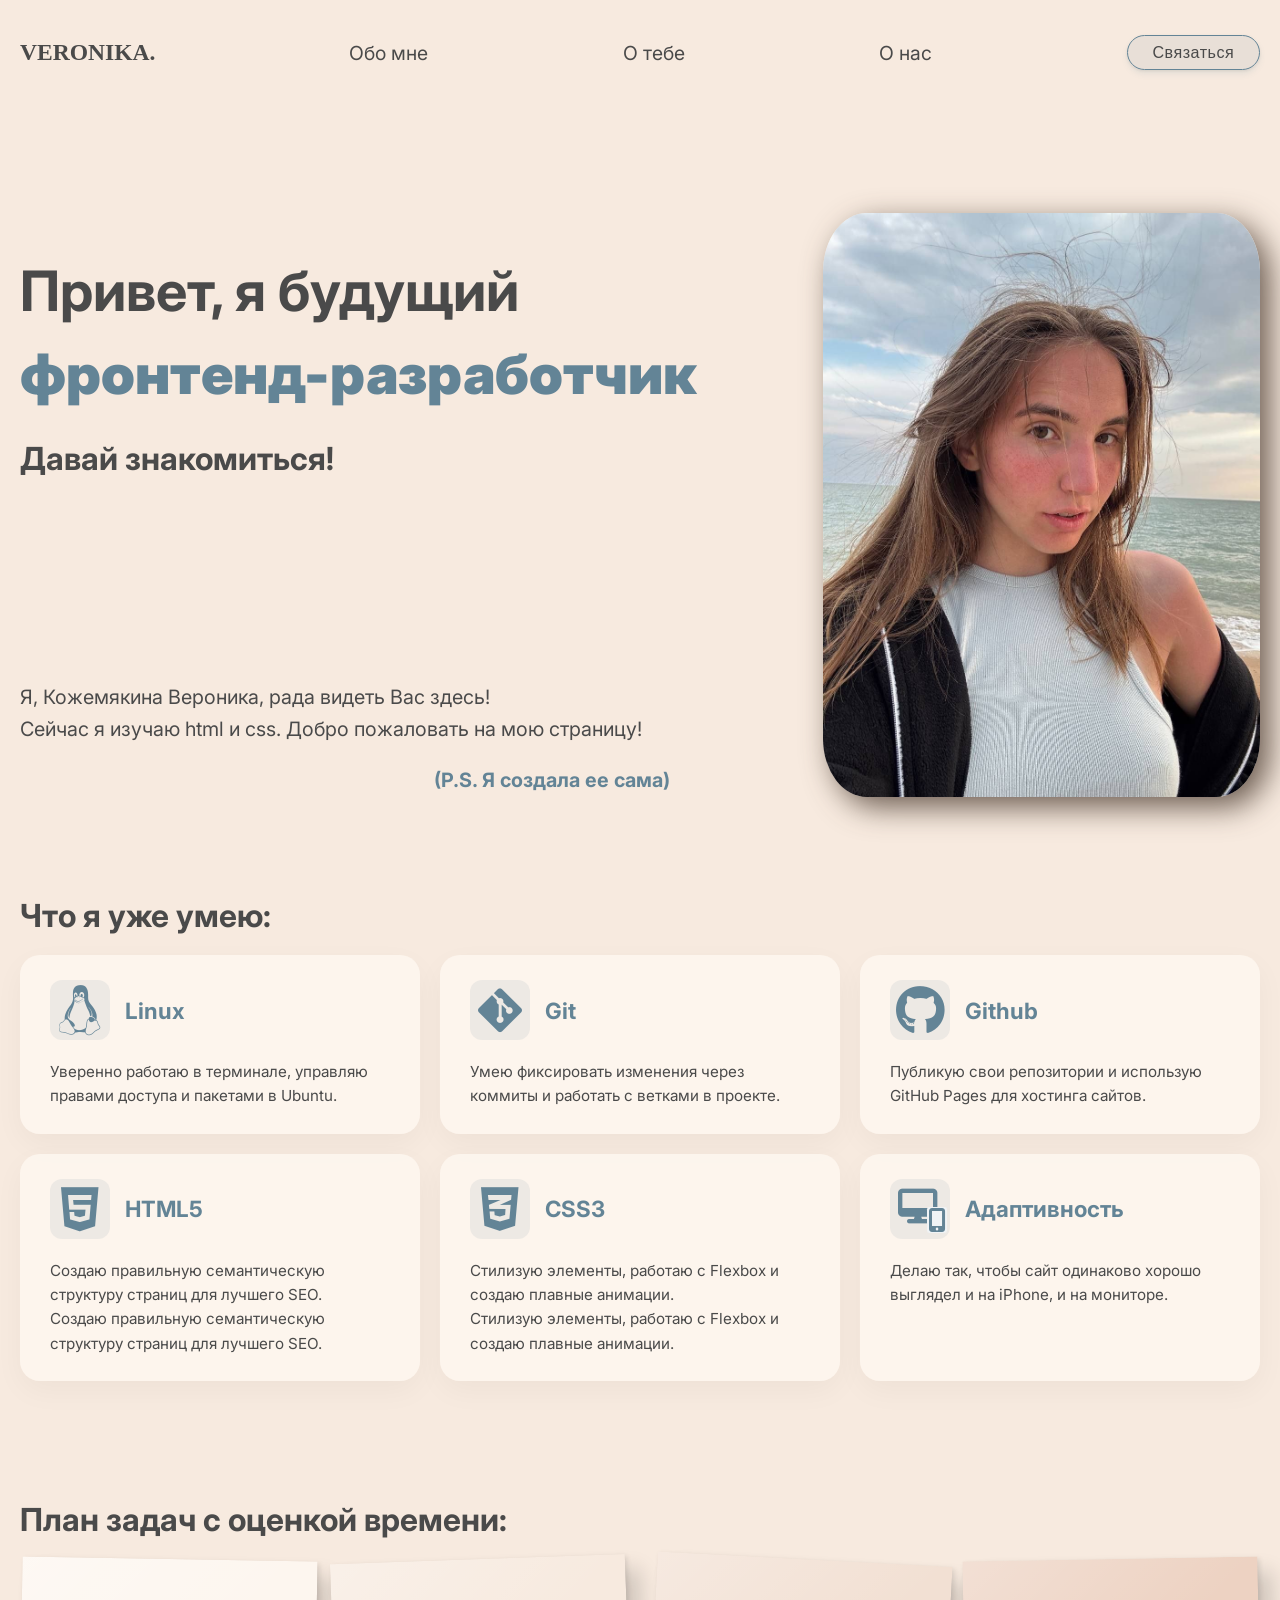
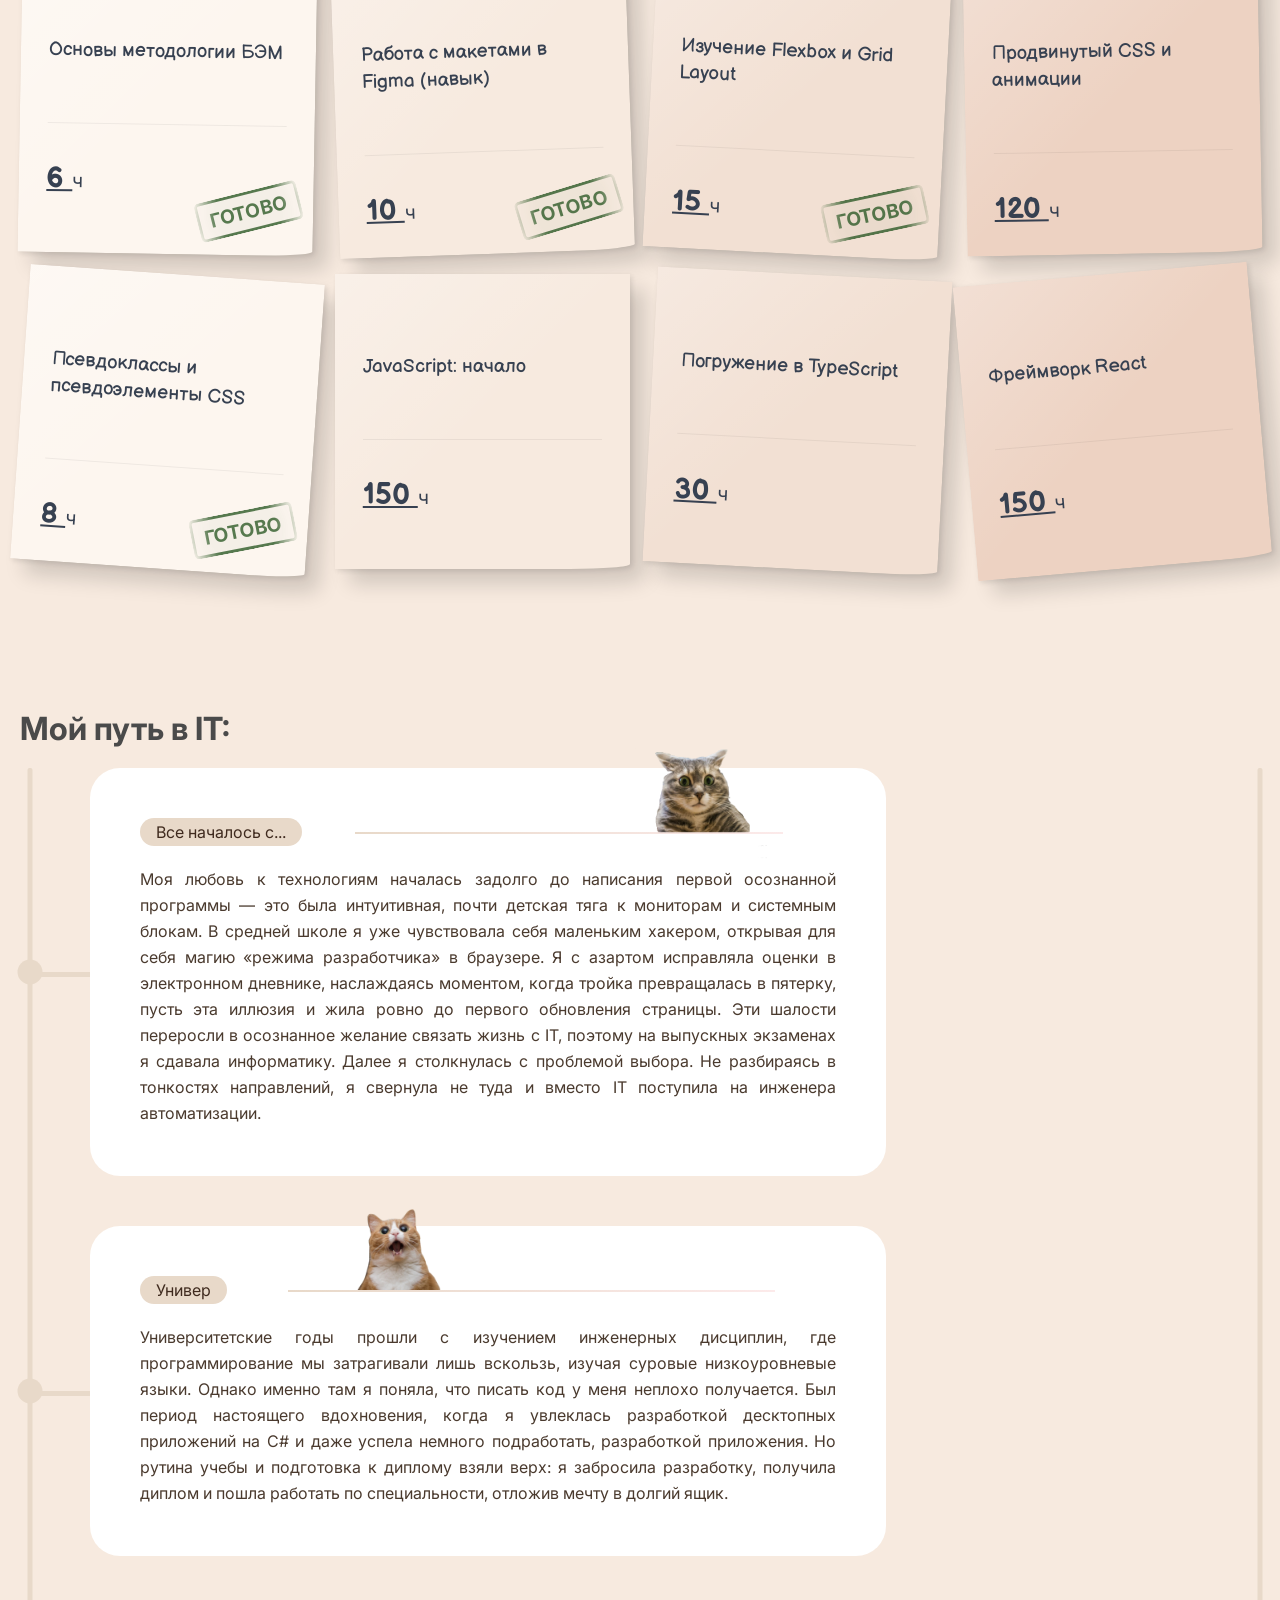
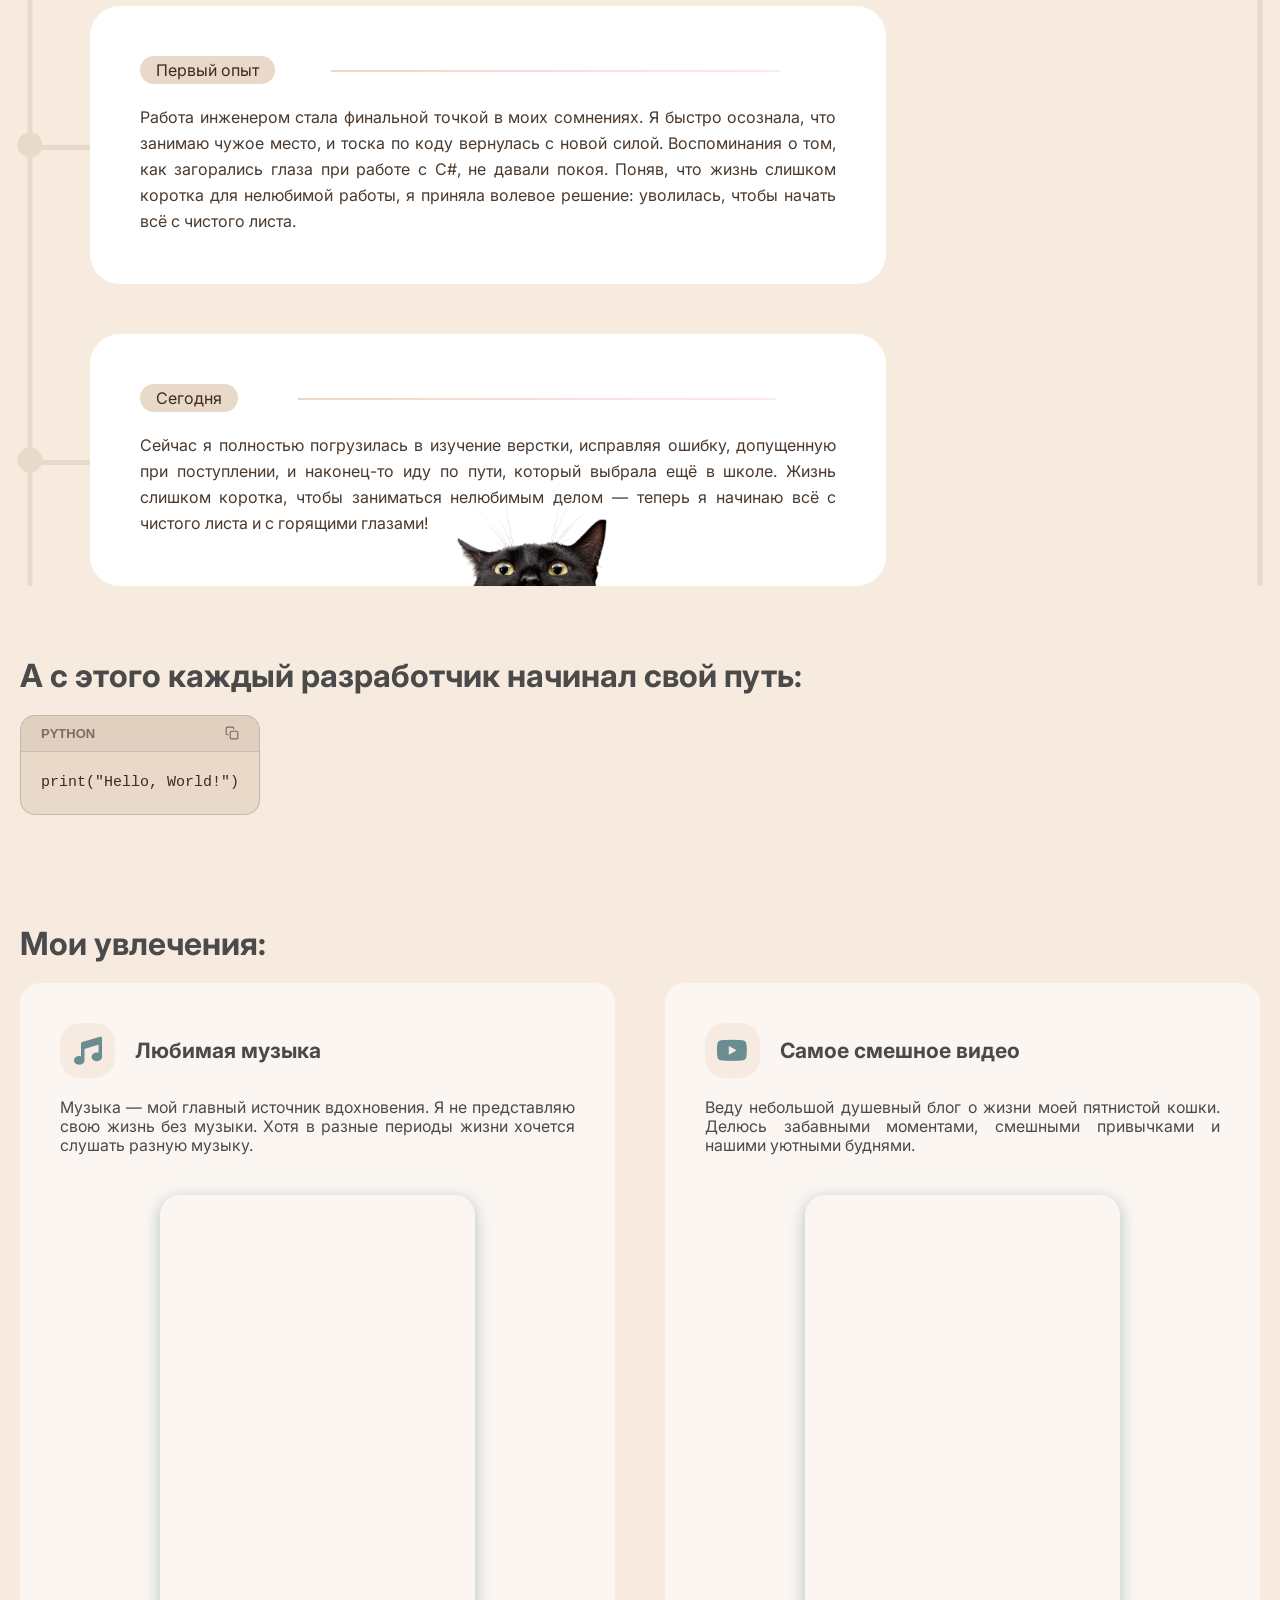
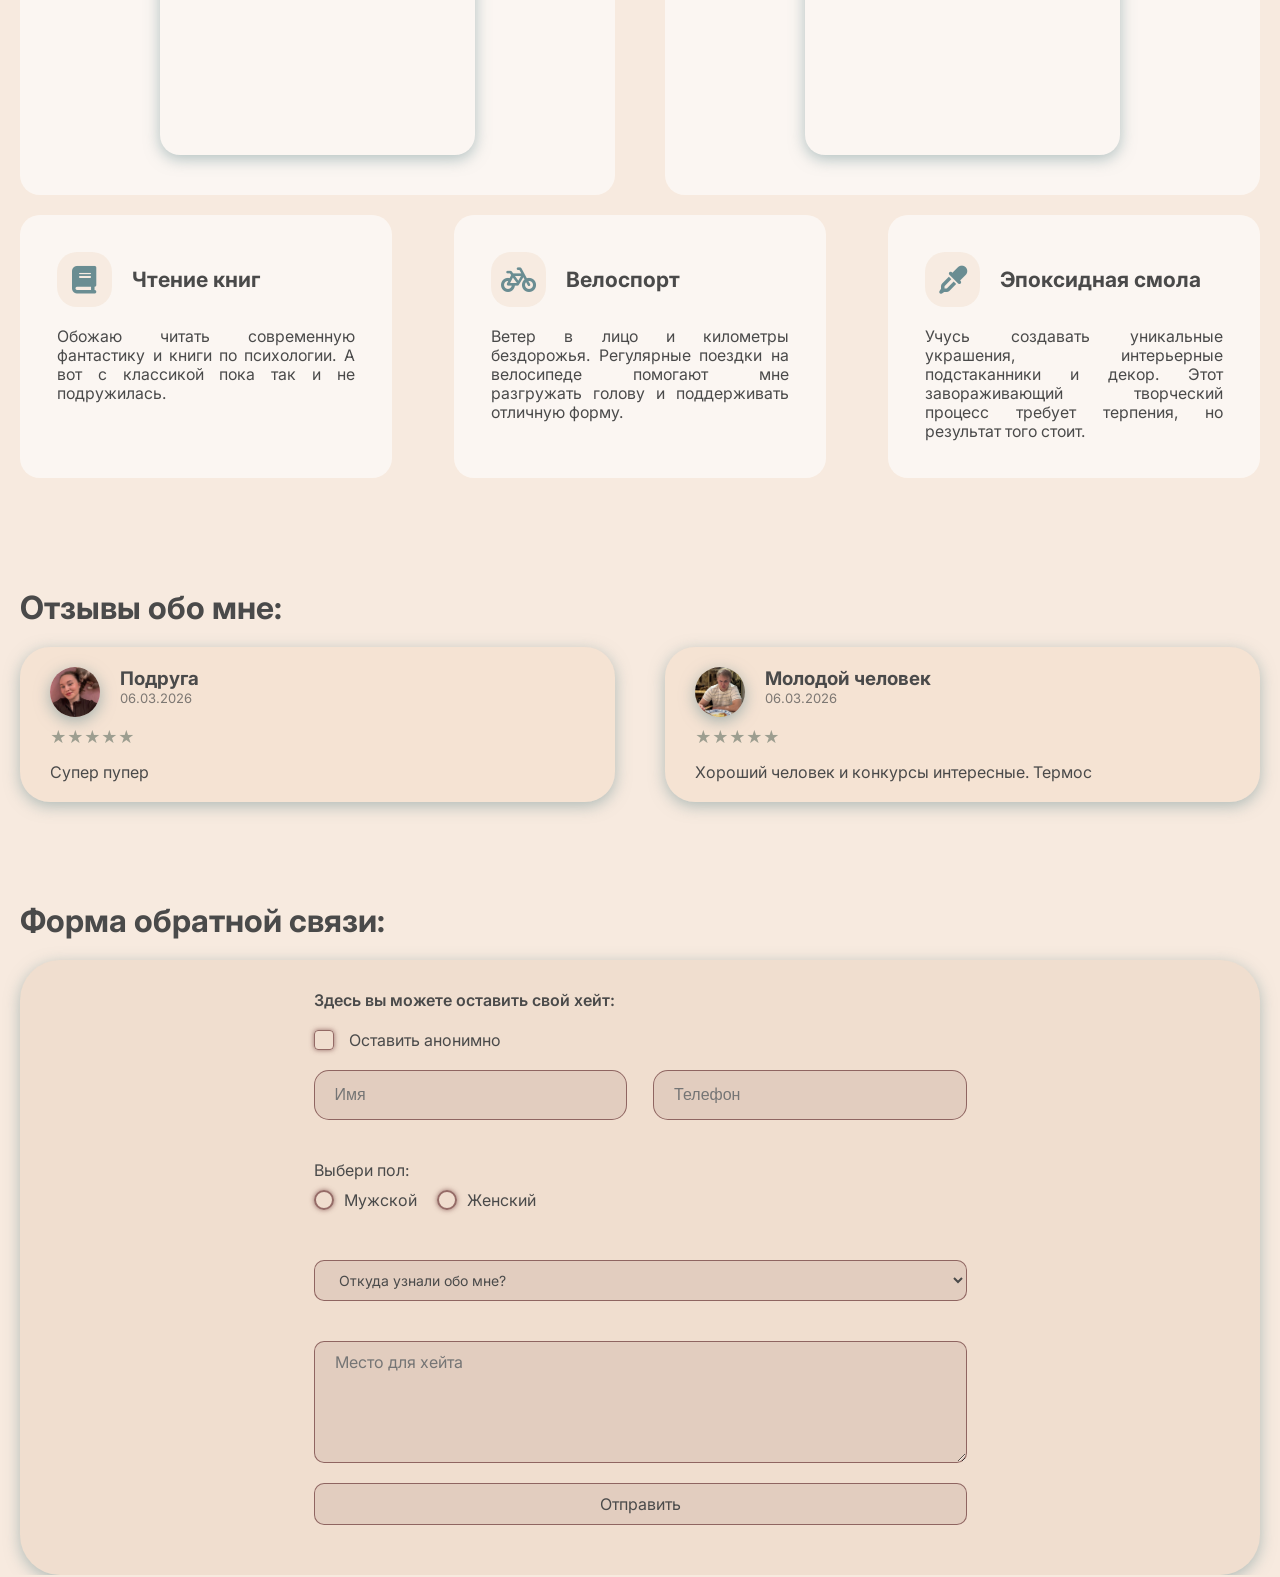
==== about_myself.html @ c7fc88d8 "3dAbWpgp. I made a block feedback." ====
<!DOCTYPE html>
<html lang="ru">

<head>
    <meta charset="UTF-8">
    <meta name="viewport" content="width=device-width, initial-scale=1.0">
    <title>Future Frontend Developer — Вероника Кожемякина</title>
    <link rel="stylesheet" href="about_myself.css">
    <link rel="stylesheet" href="https://cdnjs.cloudflare.com/ajax/libs/font-awesome/6.5.1/css/all.min.css">
    <link rel="preconnect" href="https://fonts.googleapis.com">
    <link rel="preconnect" href="https://fonts.gstatic.com" crossorigin>
    <link href="https://fonts.googleapis.com/css2?family=Inter:wght@400;700&display=swap" rel="stylesheet">
    <link
        href="https://fonts.googleapis.com/css2?family=Bad+Script&family=Balsamiq+Sans:ital,wght@0,400;0,700;1,400;1,700&family=Caveat:wght@400..700&family=Comic+Neue:ital,wght@0,300;0,400;0,700;1,300;1,400;1,700&family=Neucha&display=swap"
        rel="stylesheet">
    <link
        href="https://fonts.googleapis.com/css2?family=Bad+Script&family=Balsamiq+Sans:ital,wght@0,400;0,700;1,400;1,700&family=Caveat:wght@400..700&family=Comic+Neue:ital,wght@0,300;0,400;0,700;1,300;1,400;1,700&family=Neucha&display=swap"
        rel="stylesheet">
</head>

<body class="indent">
    <header class="header">
        <div class="logo">
            VERONIKA.
        </div>
        <nav class="header_nav">
            <ul class="header_menu-list">
                <li class="header_menu-item"><a class="header_link" href="#"> Обо мне </a></li>
                <li class="header_menu-item"><a class="header_link" href="#"> О тебе </a></li>
                <li class="header_menu-item"><a class="header_link" href="#"> О нас </a></li>
            </ul>
        </nav>
        <button class="header_button button">Связаться</button>
    </header>

    <main>
        <section class="hero">
            <div class="hero_content">
                <h1 class="hero_title">
                    <span class="hero_title_first_color">Привет, я будущий </span>
                    <span class="hero_title_second_color">фронтенд-разработчик</span>
                </h1>
                <h2 class="hero_subtitle">Давай знакомиться!</h2>
                <div class="hero_description">
                    <p class="hero_text">Я, Кожемякина Вероника, рада видеть Вас здесь! <br> Сейчас я изучаю html и css.
                        Добро пожаловать на мою страницу!</p>
                    <p class="hero_note">(P.S. Я создала ее сама)</p>
                </div>
            </div>
            <div class="hero_image-wrapper">
                <img class="my_photo" src="/imgs/My photo.jpeg" alt="Моя мордашка">
            </div>
        </section>

        <section class="skills">
            <h2 class="skills_title">Что я уже умею:</h2>
            <div class="skills_cards">
                <article class="skills_card_item">
                    <div class="skills_card_header">
                        <div class="skills_icon-container">
                            <i class="skills_icon fa-brands fa-linux"></i>
                        </div>
                        <h3 class="skills_card_name">Linux</h3>
                    </div>
                    <p class="skills_card_description">Уверенно работаю в терминале, управляю правами доступа и пакетами
                        в Ubuntu.</p>
                </article>
                <article class="skills_card_item">
                    <div class="skills_card_header">
                        <div class="skills_icon-container">
                            <i class="skills_icon fa-brands fa-git-alt"></i>
                        </div>
                        <h3 class="skills_card_name">Git</h3>
                    </div>
                    <p class="skills_card_description">Умею фиксировать изменения через коммиты и работать с ветками в
                        проекте.</p>
                </article>
                <article class="skills_card_item">
                    <div class="skills_card_header">
                        <div class="skills_icon-container">
                            <i class="skills_icon fa-brands fa-github"></i>
                        </div>
                        <h3 class="skills_card_name">Github</h3>
                    </div>
                    <p class="skills_card_description">Публикую свои репозитории и использую GitHub Pages для хостинга
                        сайтов.</p>
                </article>


                <article class="skills_card_item">
                    <div class="skills_card_header">
                        <div class="skills_icon-container">
                            <i class="skills_icon fa-brands fa-html5"></i>
                        </div>
                        <h3 class="skills_card_name">HTML5</h3>
                    </div>
                    <p class="skills_card_description">Создаю правильную семантическую структуру страниц для лучшего
                        SEO.
                    <p class="skills_card_description">Создаю правильную семантическую структуру страниц для лучшего
                        SEO.
                    </p>
                </article>
                <article class="skills_card_item">
                    <div class="skills_card_header">
                        <div class="skills_icon-container">
                            <i class="skills_icon fa-brands fa-css3-alt"></i>
                        </div>
                        <h3 class="skills_card_name">CSS3</h3>
                    </div>
                    <p class="skills_card_description">Стилизую элементы, работаю с Flexbox и создаю плавные анимации.
                    </p>
                    <p class="skills_card_description">Стилизую элементы, работаю с Flexbox и создаю плавные анимации.
                    </p>
                </article>
                <article class="skills_card_item">
                    <div class="skills_card_header">
                        <div class="skills_icon-container">
                            <span class="fa-layers fa-fw" style="font-size: 3em; display: block; margin: 0 auto 15px;">
                                <i class="skills_icon fa-solid fa-desktop"></i>
                                <i class="fa-solid fa-mobile-screen-button"></i>
                            </span>
                        </div>
                        <h3 class="skills_card_name">Адаптивность</h3>
                    </div>
                    <p class="skills_card_description">Делаю так, чтобы сайт одинаково хорошо выглядел и на iPhone, и на
                        мониторе.</p>
                </article>
            </div>
        </section>

        <section class="plan">
            <h2 class="plan_title">План задач с оценкой времени:</h2>
            <div class="plan_stickers">
                <div class="plan_sticker plan_sticker1">
                    <div class="plan_sticker_info">
                        <p class="plan_sticker_skill">Основы методологии БЭМ</p>
                    </div>
                    <div class="plan_sticker_footer">
                        <div class="plan_sticker_hours">
                            <span class="plan_stiker_val"> 6 </span>ч
                        </div>
                        <div class="paper-sticker"></div>
                    </div>
                </div>
                <div class="plan_sticker plan_sticker2">
                    <div class="plan_sticker_info">
                        <p class="plan_sticker_skill">Работа с макетами в Figma (навык)</p>
                    </div>
                    <div class="plan_sticker_footer">
                        <div class="plan_sticker_hours">
                            <span class="plan_stiker_val">10 </span>ч
                        </div>
                        <div class="paper-sticker"></div>
                    </div>
                </div>
                <div class="plan_sticker plan_sticker3">
                    <div class="plan_sticker_info">
                        <p class="plan_sticker_skill">Изучение Flexbox и Grid Layout</p>
                    </div>
                    <div class="plan_sticker_footer">
                        <div class="plan_sticker_hours">
                            <span class="plan_stiker_val">15 </span>ч
                        </div>
                        <div class="paper-sticker"></div>
                    </div>
                </div>
                <div class="plan_sticker plan_sticker4">
                    <div class="plan_sticker_info">
                        <p class="plan_sticker_skill">Продвинутый CSS и анимации</p>
                    </div>
                    <div class="plan_sticker_footer">
                        <div class="plan_sticker_hours">
                            <span class="plan_stiker_val">120 </span>ч
                        </div>
                    </div>
                </div>

                <div class="plan_sticker plan_sticker5">
                    <div class="plan_sticker_info">
                        <p class="plan_sticker_skill">Псевдоклассы и псевдоэлементы CSS</p>
                    </div>
                    <div class="plan_sticker_footer">
                        <div class="plan_sticker_hours">
                            <span class="plan_stiker_val">8 </span>ч
                        </div>
                        <div class="paper-sticker"></div>
                    </div>
                </div>
                <div class="plan_sticker plan_sticker6">
                    <div class="plan_sticker_info">
                        <p class="plan_sticker_skill">JavaScript: начало</p>
                    </div>
                    <div class="plan_sticker_footer">
                        <div class="plan_sticker_hours">
                            <span class="plan_stiker_val">150 </span>ч
                        </div>
                    </div>
                </div>
                <div class="plan_sticker plan_sticker7">
                    <div class="plan_sticker_info">
                        <p class="plan_sticker_skill">Погружение в TypeScript</p>
                    </div>
                    <div class="plan_sticker_footer">
                        <div class="plan_sticker_hours">
                            <span class="plan_stiker_val">30 </span>ч
                        </div>
                    </div>
                </div>
                <div class="plan_sticker invisible plan_sticker8">
                    <div class="plan_sticker_info">
                        <p class="plan_sticker_skill">Фреймворк React</p>
                    </div>
                    <div class="plan_sticker_footer">
                        <div class="plan_sticker_hours">
                            <span class="plan_stiker_val">150 </span>ч
                        </div>
                    </div>
                </div>
            </div>
        </section>

        <section class="way-to-it">
            <div class="way_title_contener">
                <h2 class="way_title_text">Мой путь в IT:</h2>
            </div>
            <div class="way_body">
                <div class="way_left_lane"></div>
                <div class="way_information_blocks">
                    <div class="way_block">
                        <div class="way_header_block way_cat cat1">
                            <div class="way_title_block">Все началось с...</div>
                            <div class="way_header_line "></div>
                        </div>
                        <div class="way_story">
                            <p>Моя любовь к технологиям началась задолго до написания первой осознанной программы — это
                                была
                                интуитивная,
                                почти детская тяга к мониторам и системным блокам. В средней школе я уже чувствовала
                                себя
                                маленьким
                                хакером,
                                открывая для себя магию «режима разработчика» в браузере. Я с азартом исправляла оценки
                                в
                                электронном
                                дневнике, наслаждаясь моментом, когда тройка превращалась в пятерку, пусть эта иллюзия и
                                жила ровно
                                до
                                первого обновления страницы. Эти шалости переросли в осознанное желание связать жизнь с
                                IT,
                                поэтому
                                на
                                выпускных экзаменах я сдавала информатику. Далее я столкнулась с проблемой выбора. Не
                                разбираясь в
                                тонкостях
                                направлений, я свернула не туда и вместо IT поступила на инженера
                                автоматизации.
                            </p>
                        </div>
                    </div>
                    <div class="way_block">
                        <div class="way_header_block way_cat cat2">
                            <div class="way_title_block">Универ</div>
                            <div class="way_header_line "></div>
                        </div>
                        <div class="way_story">
                            <p>Университетские годы прошли с изучением инженерных дисциплин, где программирование мы
                                затрагивали
                                лишь
                                вскользь, изучая суровые низкоуровневые языки. Однако именно там я поняла, что писать
                                код у
                                меня
                                неплохо
                                получается. Был период настоящего вдохновения, когда я увлеклась разработкой десктопных
                                приложений
                                на C# и
                                даже успела немного подработать, разработкой приложения. Но рутина учебы и подготовка к
                                диплому
                                взяли верх:
                                я забросила разработку, получила диплом и пошла работать по специальности, отложив мечту
                                в
                                долгий
                                ящик.</p>
                        </div>
                    </div>
                    <div class="way_block">
                        <div class="way_header_block way_cat cat3">
                            <div class="way_title_block">Первый опыт</div>
                            <div class="way_header_line "></div>
                        </div>
                        <div class="way_story">
                            <p>Работа инженером стала финальной точкой в моих сомнениях. Я быстро осознала, что занимаю
                                чужое место,
                                и тоска
                                по коду вернулась с новой силой. Воспоминания о том, как загорались глаза при работе с
                                C#,
                                не давали
                                покоя.
                                Поняв, что жизнь слишком коротка для нелюбимой работы, я приняла волевое решение:
                                уволилась,
                                чтобы
                                начать
                                всё с чистого листа.</p>
                        </div>
                    </div>
                    <div class="way_block ">
                        <div class="way_header_block ">
                            <div class="way_title_block">Сегодня</div>
                            <div class="way_header_line"></div>
                        </div>
                        <div class="way_story ">
                            <p>Сейчас я полностью погрузилась в изучение верстки, исправляя ошибку, допущенную
                                при
                                поступлении, и наконец-то иду по пути, который выбрала ещё в школе. Жизнь слишком
                                коротка,
                                чтобы заниматься нелюбимым делом — теперь я начинаю всё с чистого листа и с горящими
                                глазами!</p>
                        </div>
                        <span class="way_block_img"><img class="cat4" src="/imgs/cats_icon/cat4.png"></span>
                    </div>
                </div>
                <dv class="way_right_lane"></dv>
            </div>
            <h3 class="way_title_add">А с этого каждый разработчик начинал свой путь:</h3>
            <div class="way_code_wrapper">
                <div class="way_code_header">
                    <span class="way_code_lang">python</span>
                    <svg class="way_icon_copy" width="14" height="14" viewBox="0 0 24 24" fill="none"
                        stroke="currentColor" stroke-width="2" stroke-linecap="round" stroke-linejoin="round">
                        <rect x="9" y="9" width="13" height="13" rx="2" ry="2"></rect>
                        <path d="M5 15H4a2 2 0 0 1-2-2V4a2 2 0 0 1 2-2h9a2 2 0 0 1 2 2v1"></path>
                    </svg>
                </div>
                <pre class="way_block_code"><code>print("Hello, World!")</code></pre>
            </div>
        </section>

        <section class="hobbies">
            <h2 class="hobbies_title">Мои увлечения:</h2>
            <div class="hobbies_blocks">
                <div class="hobbies_block">
                    <div class="hobbies_block_header">
                        <div class="hobbies_icon_container">
                            <i class="hobbies_icon fa fa-music" aria-hidden="true"></i>
                        </div>
                        <h4 class="hobbies_title_block">Любимая музыка</h4>
                    </div>
                    <div class="hobbies_block_content">
                        <p class="hobbies_description">Музыка — мой главный источник вдохновения. Я не представляю свою
                            жизнь без музыки. Хотя в разные периоды жизни хочется слушать разную музыку.</p>
                        <iframe class="hobbies_content" frameborder="0" allow="clipboard-write"
                            style="border:none;width:315px;height:560px;" width="315" height="560"
                            src="https://music.yandex.ru/iframe/album/15939488/track/29175370">Слушайте <a
                                href="https://music.yandex.ru/album/15939488/track/29175370?utm_source=web&utm_medium=copy_link">Рапапам</a>
                            — <a href="https://music.yandex.ru/artist/1969823">9 грамм</a> на Яндекс Музыке</iframe>
                        <!-- <audio class="hobbies_content" controls src="audio.mp3">Твой браузер не поддерживает
                            аудио.</audio> -->
                    </div>
                </div>
                <div class="hobbies_block">
                    <div class="hobbies_block_header">
                        <div class="hobbies_icon_container">
                            <i class="hobbies_icon fab fa-youtube " aria-hidden="true"></i>
                        </div>
                        <h4 class="hobbies_title_block">Самое смешное видео</h4>
                    </div>
                    <div class="hobbies_block_content">
                        <p class="hobbies_description">Bеду небольшой душевный блог о жизни моей пятнистой кошки.
                            Делюсь
                            забавными моментами, смешными привычками и нашими уютными буднями.</p>
                        <iframe class="hobbies_content" src="https://www.youtube.com/embed/iCla1IpGXAo" frameborder="0"
                            allow="accelerometer; autoplay; clipboard-write; encrypted-media; gyroscope; picture-in-picture; web-share"
                            referrerpolicy="strict-origin-when-cross-origin" allowfullscreen></iframe>
                    </div>
                </div>
            </div>
            <div class="hobbies_blocks">
                <div class="hobbies_block_second_row">
                    <div class="hobbies_block_header">
                        <div class="hobbies_icon_container">
                            <i class="hobbies_icon fa fa-book" aria-hidden="true"></i>
                        </div>
                        <h4 class="hobbies_title_block">Чтение книг</h4>
                    </div>
                    <div class="hobbies_block_content">
                        <p class="hobbies_description">Обожаю читать современную фантастику и книги по психологии. А вот
                            с классикой пока так и не подружилась.</p>

                    </div>
                </div>
                <div class="hobbies_block_second_row">
                    <div class="hobbies_block_header">
                        <div class="hobbies_icon hobbies_icon_container">
                            <i class="fa fa-bicycle" aria-hidden="true"></i>
                        </div>
                        <h4 class="hobbies_title_block">Велоспорт</h4>
                    </div>
                    <div class="hobbies_block_content">
                        <p class="hobbies_description">Ветер в лицо и километры бездорожья. Регулярные поездки на
                            велосипеде помогают мне разгружать голову и поддерживать отличную форму.</p>

                    </div>
                </div>
                <div class="hobbies_block_second_row">
                    <div class="hobbies_block_header">
                        <div class="hobbies_icon hobbies_icon_container">
                            <i class="fa fa-eyedropper" aria-hidden="true"></i>
                        </div>
                        <h4 class="hobbies_title_block">Эпоксидная смола</h4>
                    </div>
                    <div class="hobbies_block_content">
                        <p class="hobbies_description">Учусь создавать уникальные украшения, интерьерные подстаканники и
                            декор. Этот завораживающий творческий процесс требует терпения, но результат того стоит.</p>
                    </div>
                </div>
            </div>
        </section>

        <section class="reviews">
            <h2 class="reviews_title">Отзывы обо мне:</h2>
            <div class="review_cards">
                <article class="review_card">
                    <div class="review_card_header">
                        <img src="/imgs/friend.ico" alt="Фото пользователя" class="review_avatar">
                        <div class="review_user">
                            <h3 class="review_user-name">Подруга</h3>
                            <p class="review_date">06.03.2026</p>
                        </div>
                    </div>
                    <div class="review_content">
                        <span class="review_rating">★★★★★</span>
                        <p class="text">Супер пупер</p>
                    </div>
                </article>
                <article class="review_card">
                    <div class="review_card_header">
                        <img src="/imgs/boyfriend.ico" alt="Фото пользователя" class="review_avatar">
                        <div class="review_user">
                            <h3 class="review_user-name">Молодой человек</h3>
                            <p class="review_date">06.03.2026</p>
                        </div>
                    </div>
                    <div class="review_content">
                        <span class="review_rating">★★★★★</span>
                        <p class="text">Хороший человек и конкурсы интересные. Термос</p>
                    </div>
                </article>
            </div>
        </section>

        <section class="feedback">
            <h2 class="feedback_title">Форма обратной связи:</h2>
            <form class="feedback_form">
                <div class="feedback_form_center">
                    <p class="feedback_definition">Здесь вы можете оставить свой хейт:</p>
                    <div class="feedback_data_fields">
                        <div class="feedback_no-data">
                            <input type="checkbox" class="feedback_checkbox_no-data">
                            <label class="feedback_anonymity_signature">Оставить анонимно</label>
                        </div>
                        <div class="feedback_data">
                            <input class="feedback_data_field" type="text" placeholder="Имя">
                            <input class="feedback_data_field" type="tel" placeholder="Телефон">
                        </div>
                    </div>
                    <div class="feedback_gender-selection">
                        <label class="feedback_gender_title">Выбери пол:</label>
                        <div class="feedback_gender_tumbler">
                            <div class="feedback_gender_radios">
                                <input type="radio" name="gender" id="male" class="feedback_gender_radio"> <label
                                    for="male">Мужской</label>
                            </div>
                            <div class="feedback_gender_radios">
                                <input type="radio" name="gender" id="female" class="feedback_gender_radio"> <label
                                    for="female">Женский</label>
                            </div>
                        </div>
                    </div>
                    <div class="feedback_aware">
                        <select class="feedback_field_select">
                            <option value="" disabled selected hidden>Откуда узнали обо мне?</option>
                            <option value="1">Инстаграм</option>
                            <option value="2">Знакомы лично</option>
                            <option value="3">Слежу за тобой (я сталкер)</option>
                            <option value="4">Спам-ссылка</option>
                        </select>
                    </div>
                    <textarea class="feedback_message" rows="5" placeholder="Место для хейта"></textarea>
                    <div class="feedback_submit_group">
                        <!-- 1. Скрытый переключатель -->
                        <input type="checkbox" id="modal-toggle" class="feedback_modal_checkbox" style="display:none;">

                        <!-- 2. Кнопка (теперь это Label, который "нажимает" на чекбокс) -->
                        <label for="modal-toggle" class="feedback_button">Отправить</label>

                        <!-- 3. Само окно (оверлей) -->
                        <div class="feedback_modal_overlay">
                            <div class="feedback_modal_content">
                                <p>Ха-ха-ха, это все голишь CSS код! 😈</p>
                                <label for="modal-toggle" class="feedback_close_button">Закрыть</label>
                            </div>
                        </div>
                    </div>
                    <!-- <button type="submit" class="feedback_button">Отправить</button> -->
                </div>
            </form>
        </section>
    </main>
    <!--<footer>
        <p>© 2026 Кожемякина Вероника. Все права защищены</p>
        <a href="https://web.telegram.org/k/#@ver_kozhemiakina" class="footer__social-link">
            <img src="/imgs/tg.ico" alt="Telegram" class="footer__icon">
        </a>
    </footer> -->
</body>

</html>
---- about_myself.css ----
* {
    box-sizing: border-box;
    padding: 0;
    margin: 0;
}

.indent {
    justify-content: center;
    width: min(100%, 1288px);
    margin: 0 auto;
    padding: 0 20px;
    background-color: rgba(247, 234, 223, 1);
    font-family: 'Inter', sans-serif;
    color: #4a4a4a;
}

.header {
    display: flex;
    align-items: center;
    justify-content: space-between;

    height: min(3vw, 35px);
    margin-top: 2.8%;

    container-type: inline-size;
}

.logo {
    font-size: 1.9cqw;
    font-family: 'Times New Roman', Times, serif;
    font-weight: 700;
    line-height: 1.5;
}

.header_nav {
    width: min(100%, 981.44px);
    text-decoration: none;
}

.header_menu-list {
    display: flex;
    justify-content: space-evenly;
    list-style: none;
    container-type: inline-size;
}

.header_link {
    color: inherit;
    font-size: 2cqw;
    text-decoration: none;
}

.header_link:hover {
    font-weight: 700;
    text-decoration: underline;
}

.header_button {
    display: inline-block;
    align-self: stretch;
    box-sizing: border-box;

    padding: 0 2%;

    color: #4a4a4a;
    font-size: 1.3cqw;
    font-weight: 400px;
    text-decoration: none;
    user-select: none;
    letter-spacing: 0.5px;

    background-color: rgba(99, 132, 150, 0.1);
    outline: none;
    border: 1px solid #638496;
    border-radius: 50px;
    box-shadow: 0 4px 6px rgb(65 132 144 / 10%), 0 1px 3px rgb(0 0 0 / 8%);
    cursor: pointer;
    appearance: none;
    touch-action: manipulation;
    vertical-align: top;

    transition: box-shadow 0.2s;
}

.button:focus-visible {
    border: 1px solid #638496;
    outline: none;
}

.button:hover {
    box-shadow: 0 7px 14px rgb(65 132 144 / 10%), 0 3px 6px rgb(0 0 0 / 8%);
    transition: all 0.2s;
}

.button:active {
    background-color: #808080;
}

.button:disabled {
    color: #444;
    background-color: #eee;
    border-color: #eee;
    cursor: not-allowed;
}

/* ====================================================== hero =================================================================== */
.hero {
    display: flex;
    margin-top: 8.01%;
}

.hero_content {
    display: flex;
    flex-direction: column;
    width: min(57%, 710px);

    container-type: inline-size;
}

.hero_title {
    margin-top: 11.26%;
    margin-bottom: 2.8%;

    font-size: 7.88cqw;
    font-weight: 700;
    line-height: 1.5;
}

.hero_title_second_color {
    color: #638496;
    font-weight: 900;
}

.hero_subtitle {
    margin-bottom: 28.15%;

    font-size: 4.5cqw;
    font-weight: 700;
    line-height: 1.5;
}

.hero_description {
    display: flex;
    flex-direction: column;
}

.hero_text {
    margin-bottom: 2.8%;

    font-size: 2.8cqw;
    font-weight: 400;
    line-height: 1.6;
}

.hero_note {
    align-self: flex-end;
    margin-right: 8%;

    font-size: 2.8cqw;
    font-weight: 700;
    line-height: 1.6;
    color: #638496;
}

.hero_image-wrapper {
    display: flex;
    justify-content: flex-end;
    align-items: flex-end;
    width: min(43%, 538px);
}

.my_photo {
    width: 82%;
    height: auto;
    display: block;
    box-shadow: 10px 10px 30px rgba(74, 58, 46, 0.8);
    border-radius: 10%;
    /* transform: rotate(-2deg); */
}

/* =============================== cards ================================================================================== */
.skills {
    display: flex;
    flex-direction: column;
    margin-top: 8.01%;

    container-type: inline-size;
}

.skills_title {
    padding-bottom: 20px;
    font-size: 2.56cqw;
}

.skills_cards {
    display: grid;
    grid-template-columns: repeat(auto-fit, minmax(306px, 1fr));
    margin-bottom: 20px;
    gap: 20px;
}

.skills_card_item {
    display: flex;
    flex-direction: column;
    overflow: hidden;
    position: relative;
    padding: 25px 30px;

    background-color: rgba(253, 246, 239, 0.95);
    border-radius: 20px;
    box-shadow: 0 10px 30px rgba(0, 0, 0, 0.04);
    transition: transform 0.3s ease, box-shadow 0.3s ease;
    transition: transform 0.3s ease, box-shadow 0.3s ease;
}

.skills_card_item:hover {
    box-shadow: 0 15px 40px rgba(0, 0, 0, 0.1);
    transform: translateY(-8px);
}

.skills_card_item::before {
    position: absolute;
    /* чтобы перелив был поверх контента, но не мешал кликам */
    z-index: 1;
    top: 0;
    left: -100%;
    width: 50%;
    height: 100%;

    content: '';
    background: linear-gradient(to right, rgba(255, 255, 255, 0) 0%, rgba(255, 255, 255, 0.3) 50%, rgba(255, 255, 255, 0) 100%);
    transform: skewX(-25deg);
    transition: all 0.7s ease;
    pointer-events: none;
}

.skills_card_item:hover::before {
    left: 200%;
}

.skills_card_header {
    display: flex;
    align-items: center;
    margin-bottom: 20px;
    gap: 15px;
}

.skills_card_name {
    font-size: 1.4rem;
    color: #638496;
}

.skills_card_description {
    font-size: 0.95rem;
    line-height: 1.6;
    color: #4a4a4a;
    flex-grow: 1;
}

.skills_icon-container {
    display: flex;
    align-items: center;
    justify-content: center;
    height: 60px;
    width: 60px;
    background-color: rgba(99, 132, 150, 0.1);
    border-radius: 12px;
}

.skills_card_item:hover .skills_icon-container {
    background: rgba(99, 132, 150, 1);
    color: white;
    transform: scale(1.05) rotate(5deg);
    transition: all 0.3s ease;
}

.skills_card_item:hover .skills_icon {
    color: rgba(99, 132, 150, 0.1);
}

.skills_icon {
    font-size: 50px;
    color: #638496;
}

.fa-desktop {
    font-size: 35px;
}

.skills_card_item .fa-layers {
    display: inline-block;
    position: relative;
    left: -0.06em;
    bottom: -0em;
}

.skills_card_item .fa-mobile-screen-button {
    position: absolute;
    bottom: -0.1em;
    right: -0.01em;
    padding: 1px;

    font-size: 0.5em;
    background-color: #F0F3F5;
    border-radius: 0.1em;
    color: #638496;
}

.skills_card_item:hover .skills_icon {
    color: #EFF3F5;
}

.skills_card_item:hover .fa-mobile-screen-button {
    background-color: #638496;
    color: #EFF3F5;
}

/* =================================== plan =============================================================== */
.plan {
    display: flex;
    flex-direction: column;
    margin-top: 8.01%;
    container-type: inline-size;
}

.plan_title {
    padding-bottom: 20px;
    font-size: 2.56cqw;
}

.plan_stickers {
    display: flex;
    flex-wrap: wrap;
    margin-bottom: 1.6%;
    gap: 1.6cqw;
}

.plan_sticker {
    display: flex;
    flex-direction: column;
    aspect-ratio: 1 / 1;
    width: calc((100% - 4.8cqw) / 4);
    box-sizing: border-box;
    padding: 2.24%;

    background-image: linear-gradient(135deg, rgba(255, 255, 255, 0.3) 0%, rgba(255, 255, 255, 0) 50%);
    border-bottom-right-radius: 60px 5px;
    box-shadow: 2px 2px 5px rgba(0, 0, 0, 0.1), 15px 15px 20px rgba(0, 0, 0, 0.15);

    container-type: inline-size;
}

.plan_sticker_info {
    margin-top: 22%;
    margin-bottom: 17%;
    color: #374151;
    font-size: 8cqw;
    font-family: 'Balsamiq Sans', cursive, sans-serif;
    font-weight: 500;
    line-height: 1.4;
}

.plan_sticker_footer {
    display: flex;
    justify-content: space-between;
    margin-top: 7%;
    padding-top: 16%;
    border-top: 1px solid rgba(0, 0, 0, 0.06);
}

.plan_sticker_hours {
    color: #374151;
    font-size: 8cqw;
}

.plan_stiker_val {
    font-size: 12cqw;
    font-weight: 900;
    font-family: 'Balsamiq Sans', cursive, sans-serif;
    text-decoration: underline;
}

.plan_sticker_status {
    display: flex;
    align-items: center;
    padding: 5.6px 13.6px;
    border-radius: 9999px;
    font-size: 4.16cqw;
    font-weight: 700;
    text-transform: uppercase;
    letter-spacing: 0.05em;
}

.plan_sticker_done {
    background-color: rgba(16, 185, 129, 0.15);
    color: #065f46;
    border: 1px solid rgba(16, 185, 129, 0.3);
}

.plan_sticker_in-progress {
    background-color: rgba(245, 158, 11, 0.15);
    color: #92400e;
    border: 1px solid rgba(245, 158, 11, 0.3);
}

.plan_sticker_todo {
    background-color: rgba(107, 114, 128, 0.15);
    color: #374151;
    border: 1px solid rgba(107, 114, 128, 0.3);
}

.plan_sticker1 {
    background-color: #FDF6EF;
    transform: rotate(1deg);
}

.plan_sticker2 {
    background-color: #F7EADF;
    transform: rotate(-2deg);
}

.plan_sticker3 {
    background-color: #F2E0D3;
    transform: rotate(3deg);
}

.plan_sticker4 {
    background-color: #EDD2C2;
    transform: rotate(-1deg);
}

.plan_sticker5 {
    background-color: #FDF6EF;
    transform: rotate(4deg);
}

.plan_sticker6 {
    background-color: #F7EADF;
    transform: rotate(0deg);
}

.plan_sticker7 {
    background-color: #F2E0D3;
    transform: rotate(3deg);
}

.plan_sticker8 {
    background-color: #EDD2C2;
    transform: rotate(-5deg);
}

.paper-sticker::after {
    content: "ГОТОВО";
    position: absolute;
    bottom: 8.25%;
    right: 4.12%;
    padding: 5px 10px;

    color: #2D5A27;
    border: 3px solid #2D5A27;
    font-weight: bold;
    font-size: 1.2rem;
    text-transform: uppercase;

    transform: rotate(-15deg);
    opacity: 0.8;
    border-radius: 5px;

    mask-image: radial-gradient(circle, #000 60%, transparent 100%);
    background-color: rgba(45, 90, 39, 0.05);
}

/* =============================================================== wait to it =========================================================================================== */
.way-to-it {
    display: flex;
    flex-direction: column;
    margin-top: 8.01%;
}

.way_title_contener {
    padding: 20px 0;
}

.way_title_text {
    font-size: 31.95px;
}

.way_body {
    display: flex;
    justify-content: start;
}

.way_right_lane {
    position: relative;
    width: 30.28%;
}

.way_left_lane {
    position: relative;
    width: 50px;
}

.way_left_lane::before,
.way_right_lane::before {
    content: "";
    position: absolute;
    top: 0;
    bottom: 50px;
    width: 5px;
    background-color: rgba(232, 217, 201, 1);
    border-radius: 2px;
    transform: translateX(-50%);
}

.way_left_lane::before {
    left: 20%;
}

.way_right_lane::before {
    left: 100%;
}

.way_information_blocks {
    display: flex;
    flex-direction: column;
    width: 800px;
    margin-left: 20px;
}

.way_block {
    display: flex;
    flex-direction: column;
    padding: 50px;
    background-color: rgba(255, 255, 255, 1);
    margin-bottom: 50px;
    border-radius: 30px;
    position: relative;
}

.way_block::before,
.way_block::after {
    content: "";
    position: absolute;
    top: 50%;
    background-color: rgba(232, 217, 201, 1);
}

.way_block::before {
    right: 100%;
    width: 7.5%;
    height: 5px;
}

.way_block::after {
    right: calc(100% + 7.5%);
    width: 25px;
    height: 25px;
    border-radius: 50%;
    transform: translate(50%, -50%);
}

.way_header_block {
    display: flex;
    align-items: center;
    padding-bottom: 20px;
}

.way_title_block {
    position: relative;
    padding: 4px 16px;
    font-size: 16px;
    color: rgba(63, 42, 30, 1);
    background-color: rgba(232, 217, 201, 1);
    border-radius: 15px;
}

.way_header_line {
    display: flex;
    position: relative;
    height: 20px;
    flex-grow: 1;
}

.way_header_line::after {
    content: "";
    position: absolute;
    top: 50%;
    width: 80%;
    height: 2px;
    background-color: black;
    left: 10%;
    background: linear-gradient(to right, rgba(232, 217, 201, 1), rgb(252, 234, 234));
}

.way_story {
    font-size: 16px;
    color: rgba(74, 58, 46, 1);
    line-height: 1.625;
    text-align: justify;
}

.way_cat {
    position: relative;
}

.cat1::after,
.cat2::after,
.cat3::after {
    content: '';
    position: absolute;
    background-size: contain;
    background-repeat: no-repeat;
    margin-right: 10px;
    vertical-align: middle;
}

.cat1::after {
    top: -216%;
    left: 70%;
    width: 150px;
    height: 150px;
    background-image: url(/imgs/cats_icon/cat1.png);
}

.cat2::after {
    top: -178%;
    left: 30%;
    width: 100px;
    height: 100px;
    background-image: url(/imgs/cats_icon/cat2.png);
}

.cat3::after {
    top: -100%;
    left: 80%;
    width: 150px;
    height: 150px;
    background-image: url(/imgs/cats_icon/cat3.png);
}

.way_block_img {
    position: absolute;
    bottom: 0;
    right: 35%;
    line-height: 0;
}

.cat4 {
    width: 150px;
    height: auto;
    display: block;
}

.way_title_add {
    padding: 20px 0;
    font-size: 31.95px;
}

.way_code_wrapper {
    display: flex;
    flex-direction: column;
    width: fit-content;
    background-color: rgba(232, 217, 201, 1);
    border: 1px solid rgba(63, 42, 30, 0.2);
    border-radius: 15px;
    overflow: hidden;
    margin-bottom: 10px;
}

.way_code_header {
    display: flex;
    justify-content: space-between;
    align-items: center;
    padding: 10px 20px;
    background-color: rgba(63, 42, 30, 0.05);
    border-bottom: 1px solid rgba(63, 42, 30, 0.1);
}

.way_code_lang {
    font-size: 13px;
    font-weight: bold;
    color: rgba(63, 42, 30, 0.6);
    text-transform: uppercase;
    font-family: sans-serif;
}

.way_copy_btn {
    background: rgba(63, 42, 30, 0.07);
    border: none;
    border-radius: 6px;
    padding: 5px 12px;
    color: rgba(63, 42, 30, 0.8);
    font-size: 13px;
    cursor: pointer;
    transition: background 0.2s, transform 0.1s;
    display: flex;
    align-items: center;
    gap: 5px;
}

.way_copy_btn:hover {
    background: rgba(63, 42, 30, 0.15);
}

.way_copy_btn:active {
    transform: scale(0.95);
}

.way_block_code {
    padding: 20px;
    color: rgba(63, 42, 30, 1);
    font-size: 15px;
    line-height: 1.5;
    overflow-x: auto;
    font-family: 'Consolas', 'Monaco', 'Courier New', monospace;
}

.way_icon_copy {
    color: rgba(63, 42, 30, 0.6);
}

/* =========================================================================================== */
.hobbies {
    display: flex;
    flex-direction: column;
    margin-top: 8.01%;
    container-type: inline-size;
}

.hobbies_title {
    padding-bottom: 20px;
    font-size: 31.95px;
}

.hobbies_blocks {
    display: flex;
    justify-content: space-between;
}

.hobbies_block {
    width: min(48%, 630px);
    padding: 40px;
    margin-bottom: 20px;
    background-color: rgba(255, 255, 255, 0.6);
    border-radius: 20px;
}

.hobbies_block_second_row {
    width: min(30%, 375px);
    padding: 3%;
    margin-bottom: 10px;
    background-color: rgba(255, 255, 255, 0.6);
    border-radius: 20px;
}

.hobbies_block_header {
    display: flex;
    align-items: center;
}

.hobbies_icon_container {
    display: flex;
    justify-content: center;
    align-items: center;
    width: 55px;
    height: 55px;
    border-radius: 20px;
    background-color: rgba(247, 234, 223, 0.9);
}

.hobbies_icon {
    font-size: 28px;
    color: rgba(106, 141, 146, 1)
}

.hobbies_title_block {
    margin-left: 20px;
    /* 1.76cqw  */
    padding: 10px, 20px;
    font-size: min(1.7cqw, 22px);
}

.hobbies_block_content {
    display: flex;
    flex-direction: column;
    justify-content: center;
    align-items: center;
    margin-top: 20px;
}

.hobbies_description {
    font-size: min(1.28cqw, 16px);
    /* 1.28cqw  */
    text-align: justify;
}

.hobbies_content {
    width: 315px;
    height: 560px;
    margin-top: 40px;
    border-radius: 20px;
    border-color: 2px solid rgba(106, 141, 146, 1);
    box-sizing: border-box;
    box-shadow: 0 4px 15px rgba(106, 141, 146, 0.5);
}

/* ===================================================================== reviews ========================================================= */
.reviews {
    display: flex;
    flex-direction: column;
    margin-top: 8.01%;
}

.reviews_title {
    padding-bottom: 20px;
    font-size: 31.95px;
}

.review_cards {
    display: flex;
    justify-content: space-between;
}

.review_card {
    display: flex;
    flex-direction: column;
    width: 48%;
    padding: 20px 30px;
    background-color: rgba(238, 208, 183, 0.3);
    border-radius: 30px;
    box-shadow: 0 4px 15px rgba(106, 141, 146, 0.5);
}

.review_card_header {
    display: flex;
    margin-bottom: 10px;
}

.review_avatar {
    object-fit: cover;
    width: 50px;
    height: 50px;
    border-radius: 50%;
    box-sizing: border-box;
    box-shadow: 0 4px 15px rgba(106, 141, 146, 0.6);
}

.review_user {
    margin: 0 20px;
}

.review_date {
    font-size: 13px;
    color: rgba(74, 74, 74, 0.7);
}

.review_rating {
    display: block;
    color: #9D9E90;
    margin-bottom: 15px;
}

/* ================================================================================================================ */
.feedback {
    display: flex;
    flex-direction: column;
    margin-top: 8.01%;
}

.feedback_title {
    padding-bottom: 20px;
    font-size: 31.95px;
}

.feedback_form {
    display: flex;
    flex-direction: column;
    align-items: center;
    box-sizing: border-box;
    background-color: rgb(210 174 142 / 0.2);
    border-color: 1px solid rgb(146 157 145 / 0.4);
    border-radius: 2.5rem;
    box-shadow: 0 4px 15px rgba(106, 141, 146, 0.5);
    padding: 30px 80px;
}

.feedback_form_center {
    width: min(100%, 653px);
    display: flex;
    flex-direction: column;
}

.feedback_definition {
    font-size: 16px;
    margin-bottom: 20px;
    font-weight: 600;
}

.feedback_data_fields {
    display: flex;
    flex-direction: column;
}

.feedback_data {
    display: flex;
    justify-content: space-between;
    margin-bottom: 40px;
}

.feedback_data_field {
    width: 48%;
    color: #4a4a4a;
    border-radius: 15px;
    font-size: 16px;
    padding: 15px 20px;
    border: 1px solid rgba(109, 58, 58, 0.7);
    outline: none;
    background-color: rgba(109, 58, 58, 0.1);
}

.feedback_no-data {
    display: flex;
    gap: 15px;
    margin-bottom: 20px;
}

.feedback_checkbox_no-data {
    appearance: none;
    border-radius: 20%;
    border: 1px solid rgba(109, 58, 58, 0.7);
    outline: none;
    width: 20px;
    cursor: pointer;
    display: inline-grid;
    place-content: center;
    box-shadow: 0 0 5px rgba(109, 58, 58, 0.7);
}

.feedback_checkbox_no-data::before {
    content: "";
    width: 10px;
    height: 10px;
    transform: scale(0);
    transition: 0.1s transform ease-in-out;
    background-color: rgba(109, 58, 58, 0.7);
    clip-path: polygon(14% 44%, 0 65%, 50% 100%, 100% 16%, 80% 0%, 43% 62%);
}

.feedback_checkbox_no-data:checked::before {
    transform: scale(1);
}

.feedback_data_fields:has(.feedback_checkbox_no-data:checked) .feedback_data {
    opacity: 0.4;
    /* блок бледным */
    pointer-events: none;
    /* Запрещаем клики мышкой */
    user-select: none;
    /* Запрещаем выделение текста */
}

.feedback_data_fields:has(.feedback_checkbox_no-data:checked) .feedback_data_field {
    cursor: not-allowed;
    background-color: #f9f9f9;
}

.feedback_gender-selection {
    display: flex;
    flex-direction: column;
    padding-bottom: 20px;
    margin-bottom: 30px;
}

.feedback_gender_title {
    padding-bottom: 10px;
}

.feedback_gender_tumbler {
    display: flex;
    gap: 20px;
    margin-right: 20px;
    align-items: center;
}

.feedback_gender_radios {
    display: flex;
    gap: 10px;
    align-items: center;
}

.feedback_gender_radio {
    appearance: none;
    width: 20px;
    height: 20px;
    border-radius: 50%;
    border: 2px solid rgba(109, 58, 58, 0.7);
    box-shadow: 0 0 5px rgba(109, 58, 58, 0.7);
    display: inline-grid;
    place-content: center;
    cursor: pointer;
    transition: 0.2s all;
}

.feedback_gender_radio::before {
    content: "";
    width: 10px;
    height: 10px;
    border-radius: 50%;
    transform: scale(0);
    transition: 0.1s transform ease-in-out;
    background-color: rgba(109, 58, 58, 0.7);
}

.feedback_gender_radio:checked::before {
    transform: scale(1);
}

.feedback_aware {
    display: flex;
}

.feedback_field_select {
    width: 100%;
    padding: 10px 20px;
    border-radius: 10px;
    background-color: rgba(109, 58, 58, 0.1);
    margin-bottom: 40px;
    font-size: 14px;
    font-family: 'Inter', sans-serif;
    color: #4a4a4a;
    outline: none;
    border: 1px solid rgba(109, 58, 58, 0.7);
}

.feedback_message {
    max-width: 100%;
    padding: 10px 20px;
    border-radius: 10px;
    background-color: rgba(109, 58, 58, 0.1);
    margin-bottom: 20px;
    font-size: 16px;
    font-family: 'Inter', sans-serif;
    color: #4a4a4a;
    outline: none;
    border: 1px solid rgba(109, 58, 58, 0.7);
}

.feedback_button {
    display: block;
    text-align: center;
    max-width: 100%;
    padding: 10px 20px;
    border-radius: 10px;
    background-color: rgba(109, 58, 58, 0.1);
    margin-bottom: 20px;
    font-size: 16px;
    font-family: 'Inter', sans-serif;
    color: #4a4a4a;
    border: 1px solid rgba(109, 58, 58, 0.7);
}

.feedback_submit_group {
    width: 100%;
}

/* По умолчанию окно скрыто */
.feedback_modal_overlay {
    position: fixed;
    top: 0;
    left: 0;
    width: 100%;
    height: 100%;
    background: rgba(0, 0, 0, 0.7);
    display: none;
    /* Скрываем */
    justify-content: center;
    align-items: center;
    z-index: 1000;
}

/* Если чекбокс нажат — показываем окно */
.feedback_modal_checkbox:checked~.feedback_modal_overlay {
    display: flex;
}

.feedback_modal_content {
    background: rgb(231, 212, 203);
    padding: 30px;
    border-radius: 20px;
    text-align: center;
    border: 1px solid rgba(53, 31, 11, 0.7);
}

.feedback_close_button {
    display: inline-block;
    margin-top: 15px;
    cursor: pointer;
    color: #4a4a4a;
    text-decoration: underline;
}
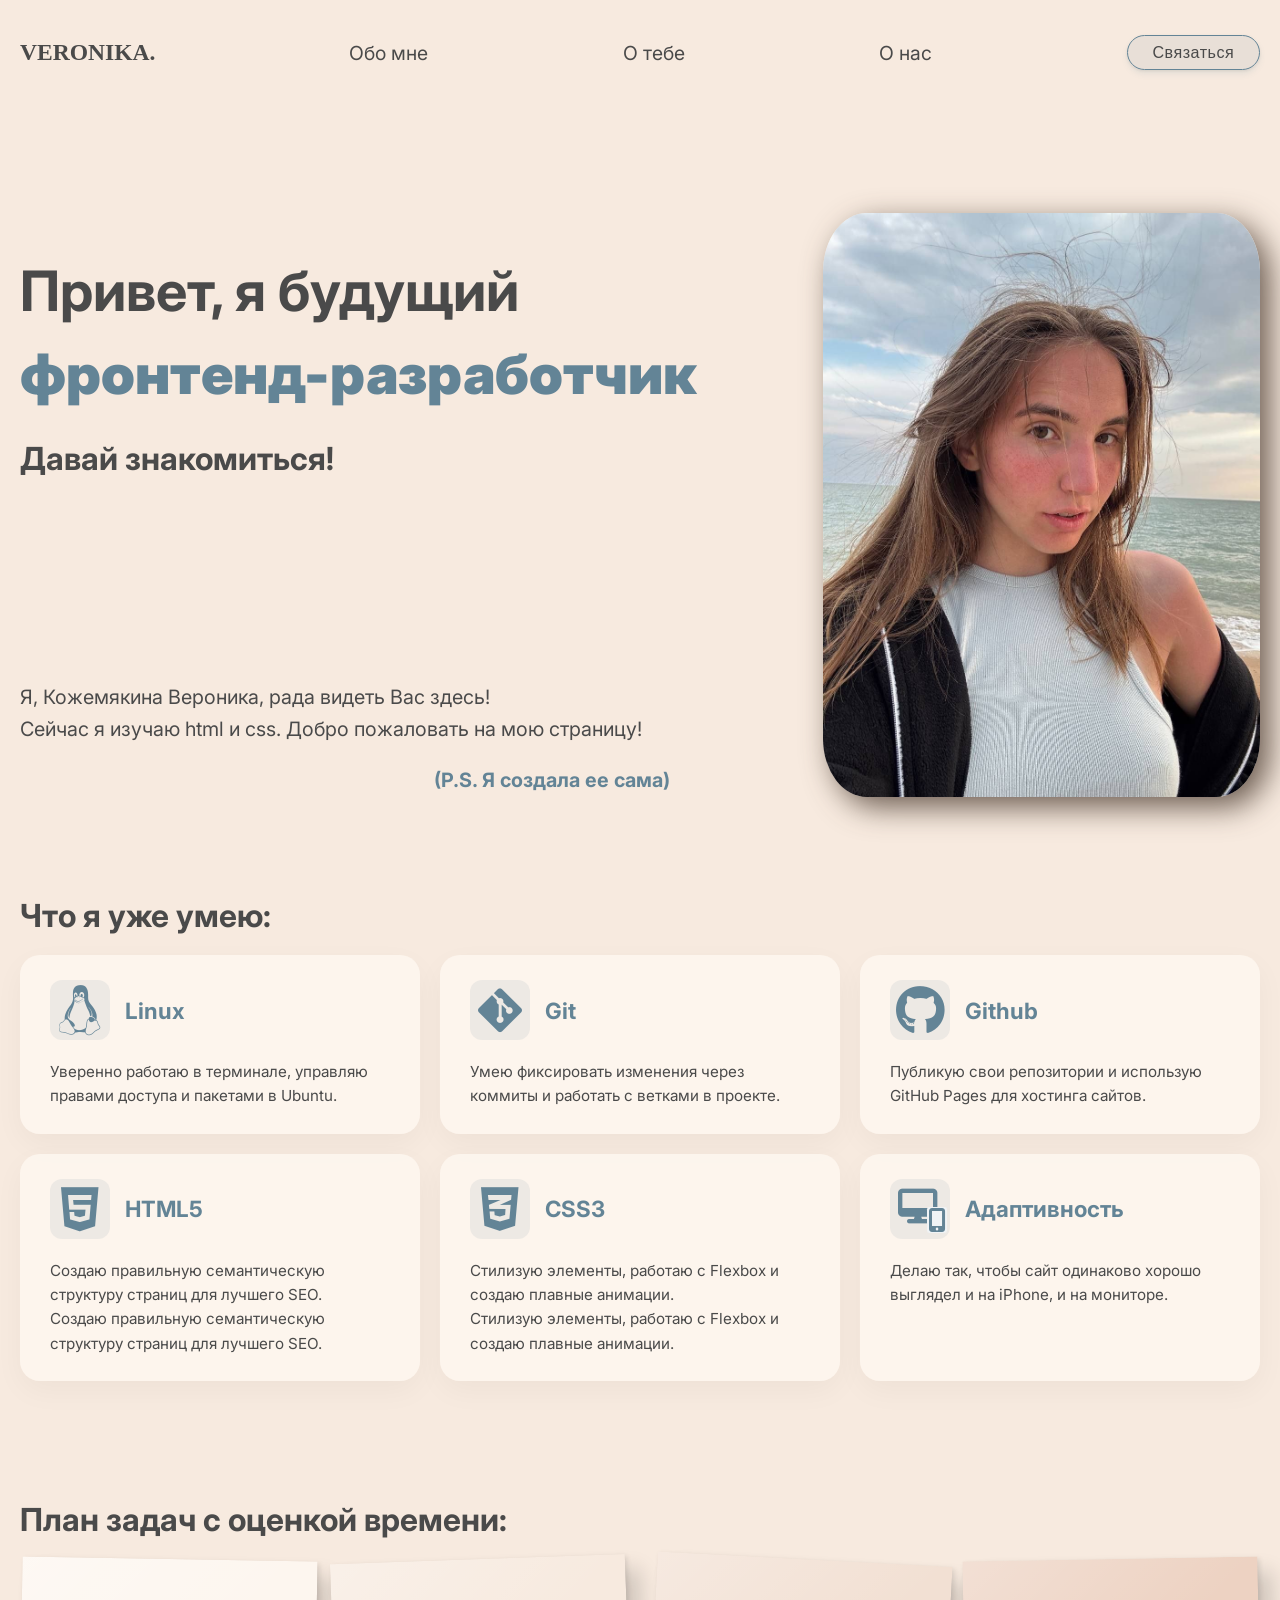
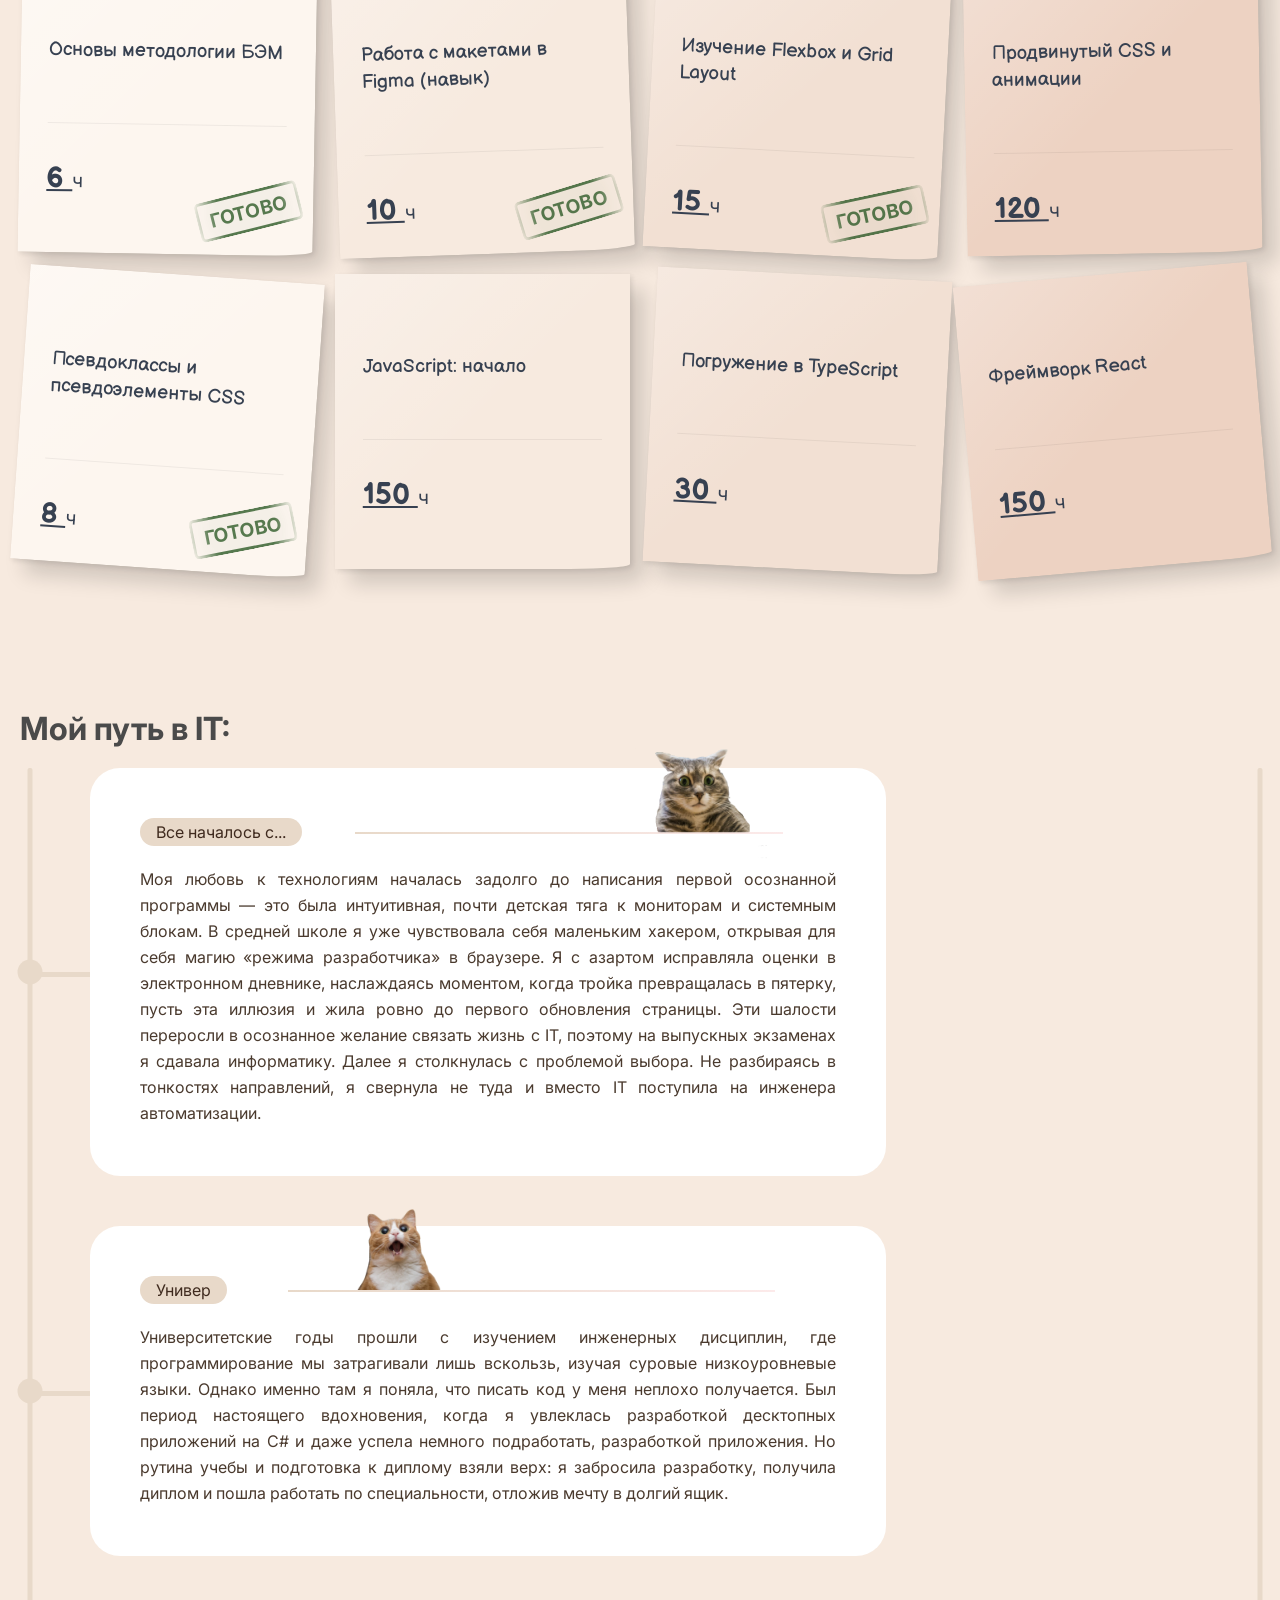
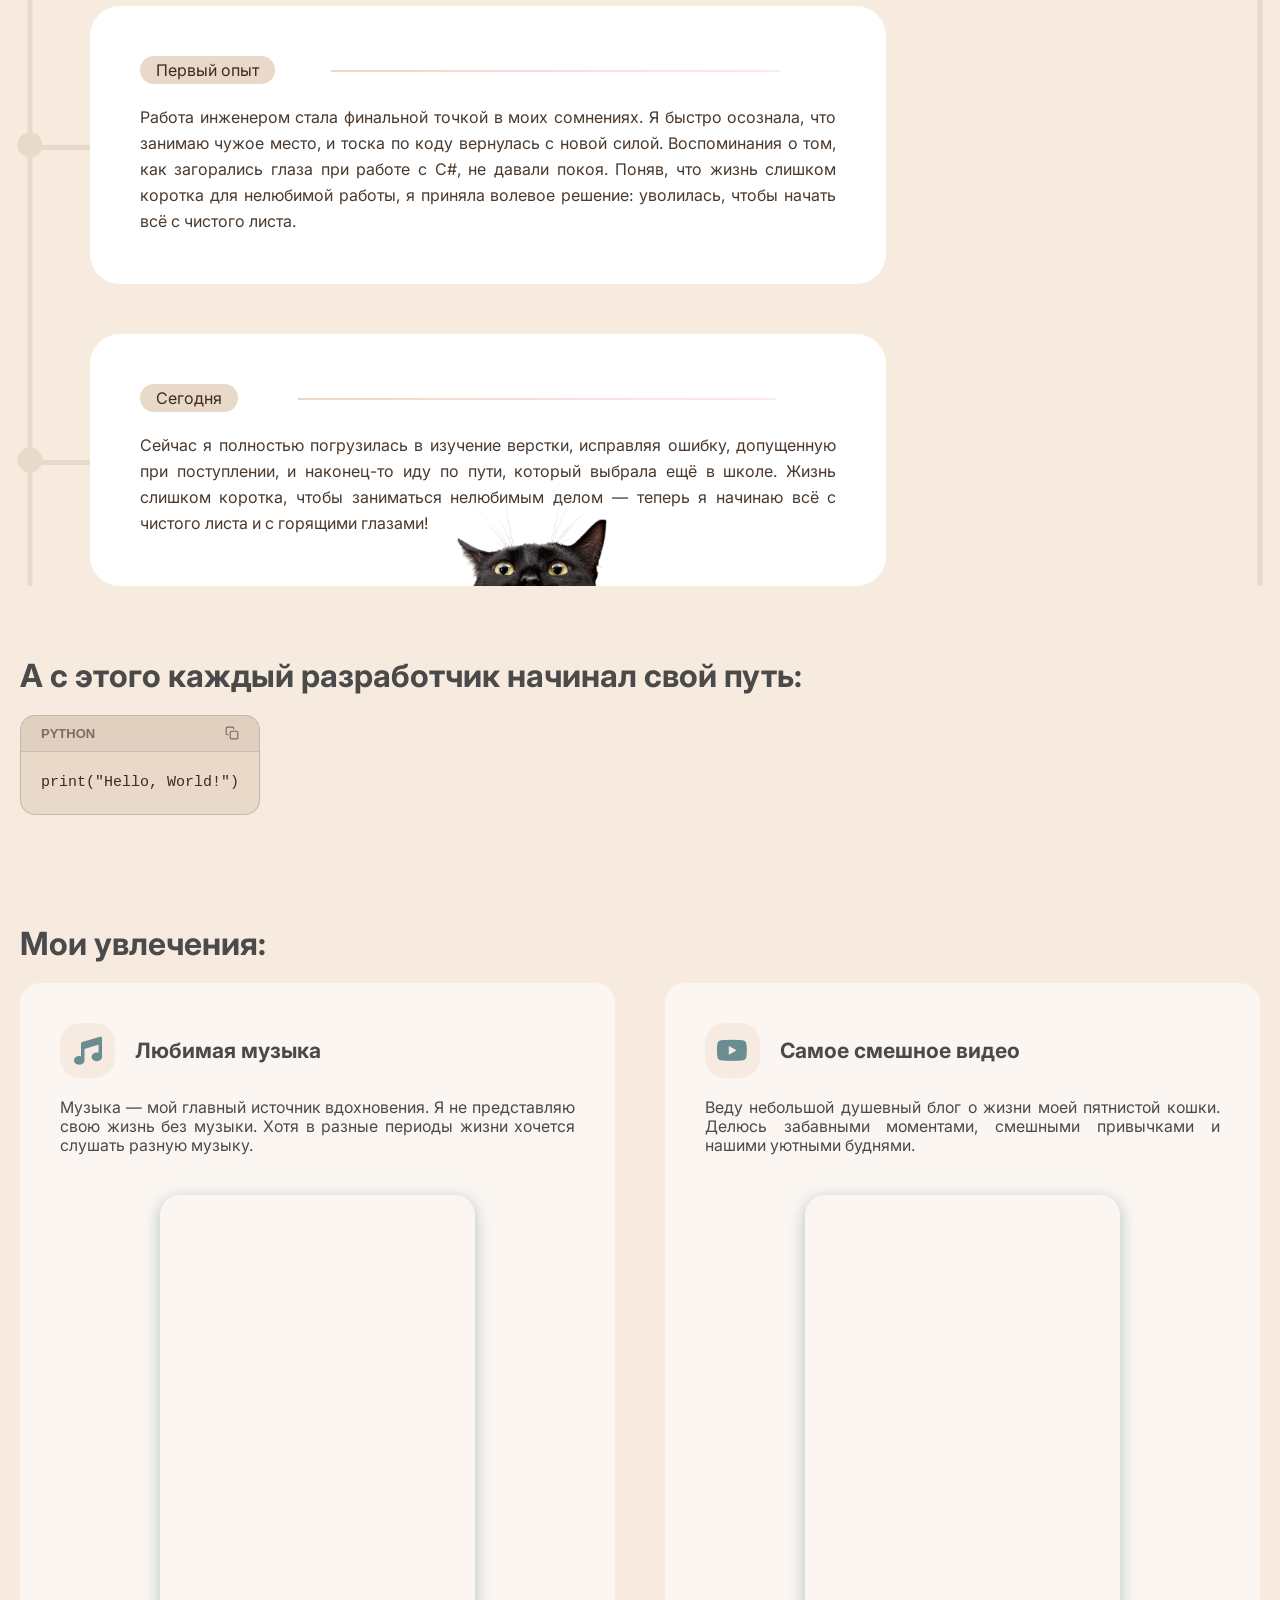
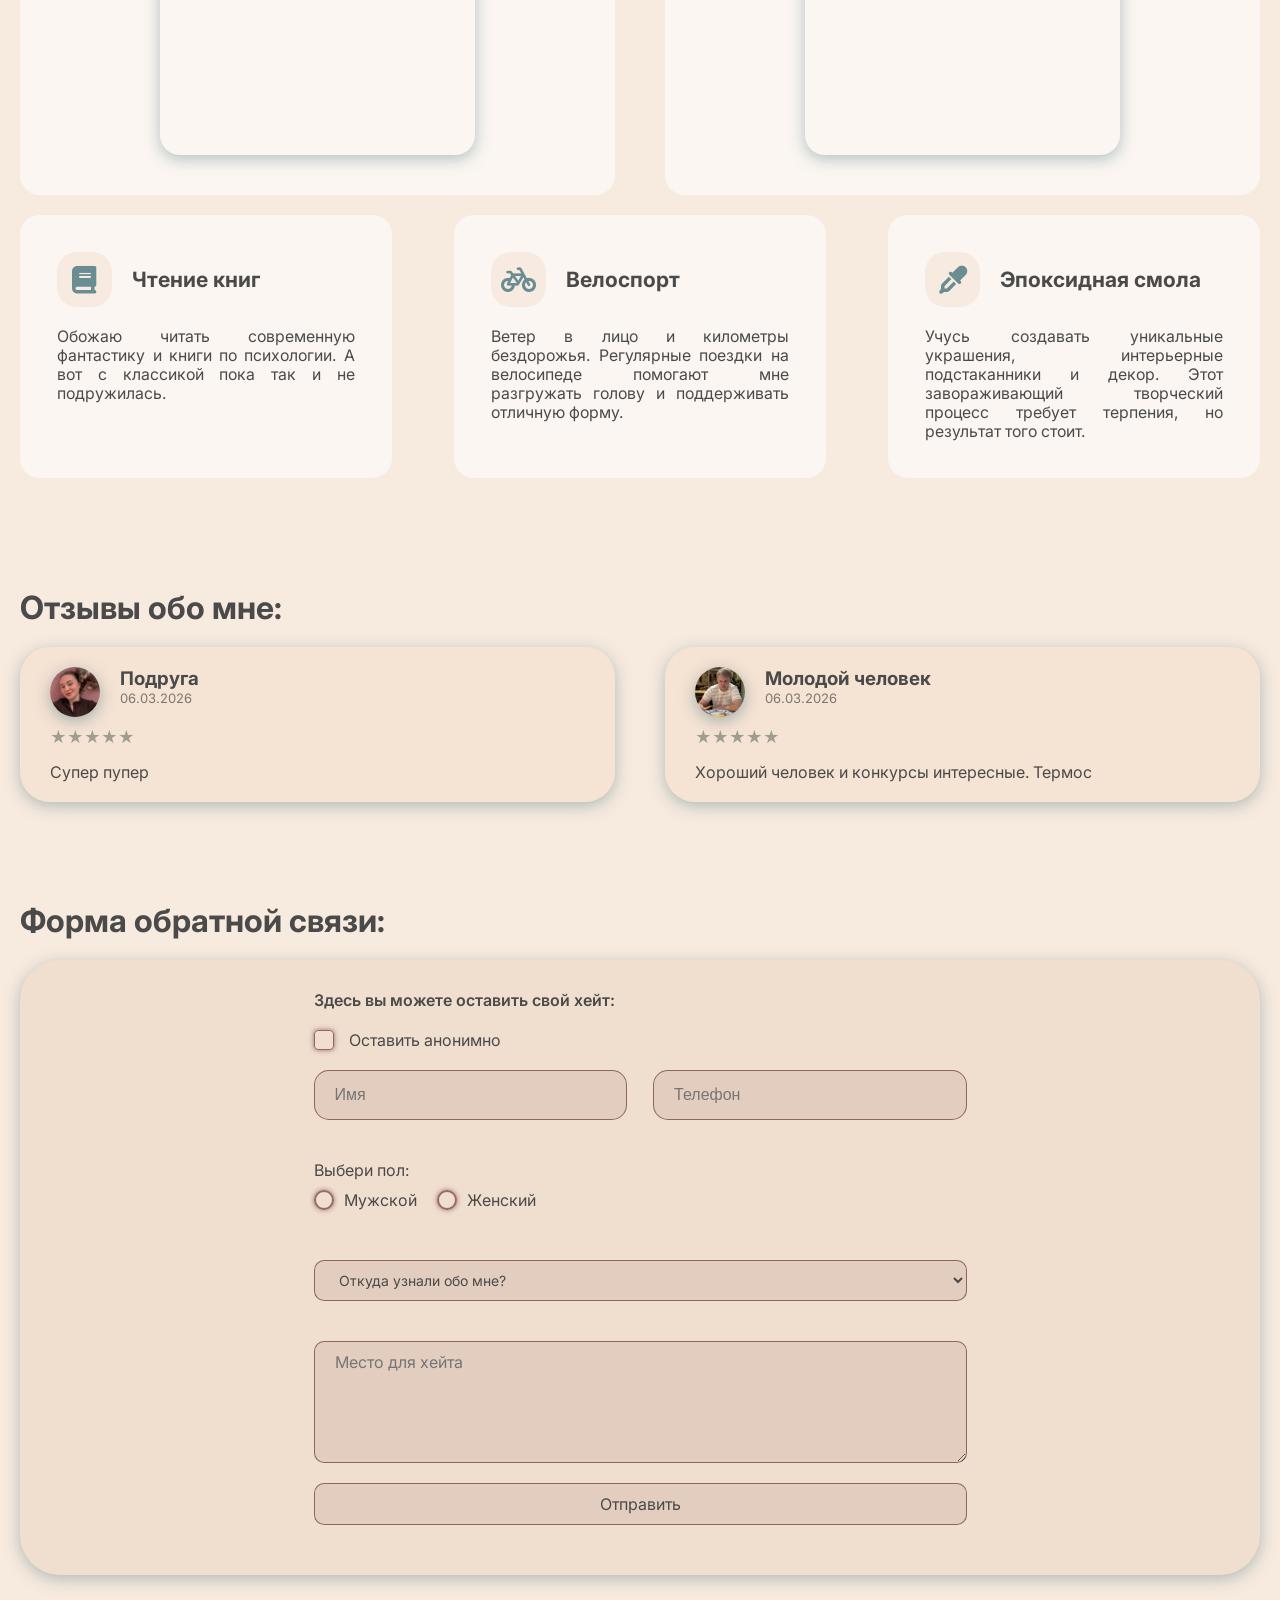
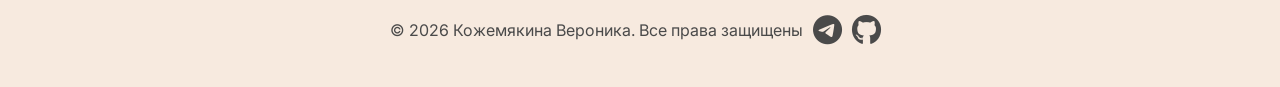
==== commit 21772a27: "Ixy70q4d. I made a block footer" ====
--- a/about_myself.html
+++ b/about_myself.html
@@ -500,17 +500,19 @@
                             </div>
                         </div>
                     </div>
-                    <!-- <button type="submit" class="feedback_button">Отправить</button> -->
                 </div>
             </form>
         </section>
     </main>
-    <!--<footer>
-        <p>© 2026 Кожемякина Вероника. Все права защищены</p>
-        <a href="https://web.telegram.org/k/#@ver_kozhemiakina" class="footer__social-link">
-            <img src="/imgs/tg.ico" alt="Telegram" class="footer__icon">
+    <footer class="footer">
+        <p class="footer_text">© 2026 Кожемякина Вероника. Все права защищены</p>
+        <a href="https://web.telegram.org/k/#@ver_kozhemiakina" class="footer_tg-link">
+            <i class="footer_icon fab fa-telegram" aria-hidden="true"></i>
         </a>
-    </footer> -->
+        <a href="https://github.com/Verkozhemiakina" class="footer_git-link">
+            <i class="footer_icon fab fa-github" aria-hidden="true"></i>
+        </a>
+    </footer>
 </body>
 
 </html>
--- a/about_myself.css
+++ b/about_myself.css
@@ -1084,8 +1084,8 @@
 }
 
 .feedback_modal_content {
+    padding: 30px;
     background: rgb(231, 212, 203);
-    padding: 30px;
     border-radius: 20px;
     text-align: center;
     border: 1px solid rgba(53, 31, 11, 0.7);
@@ -1097,4 +1097,28 @@
     cursor: pointer;
     color: #4a4a4a;
     text-decoration: underline;
+}
+
+.footer {
+    display: flex;
+    align-items: center;
+    justify-content: center;
+    padding: 40px 0;
+}
+
+.footer_text {
+    margin-right: 10px;
+}
+
+.footer_icon {
+    margin-right: 10px;
+    text-decoration: none;
+    font-size: 30px;
+    color: #4a4a4a;
+    list-style: none;
+}
+
+.footer_git-link,
+.footer_tg-link:visited {
+    color: #4a4a4a;
 }
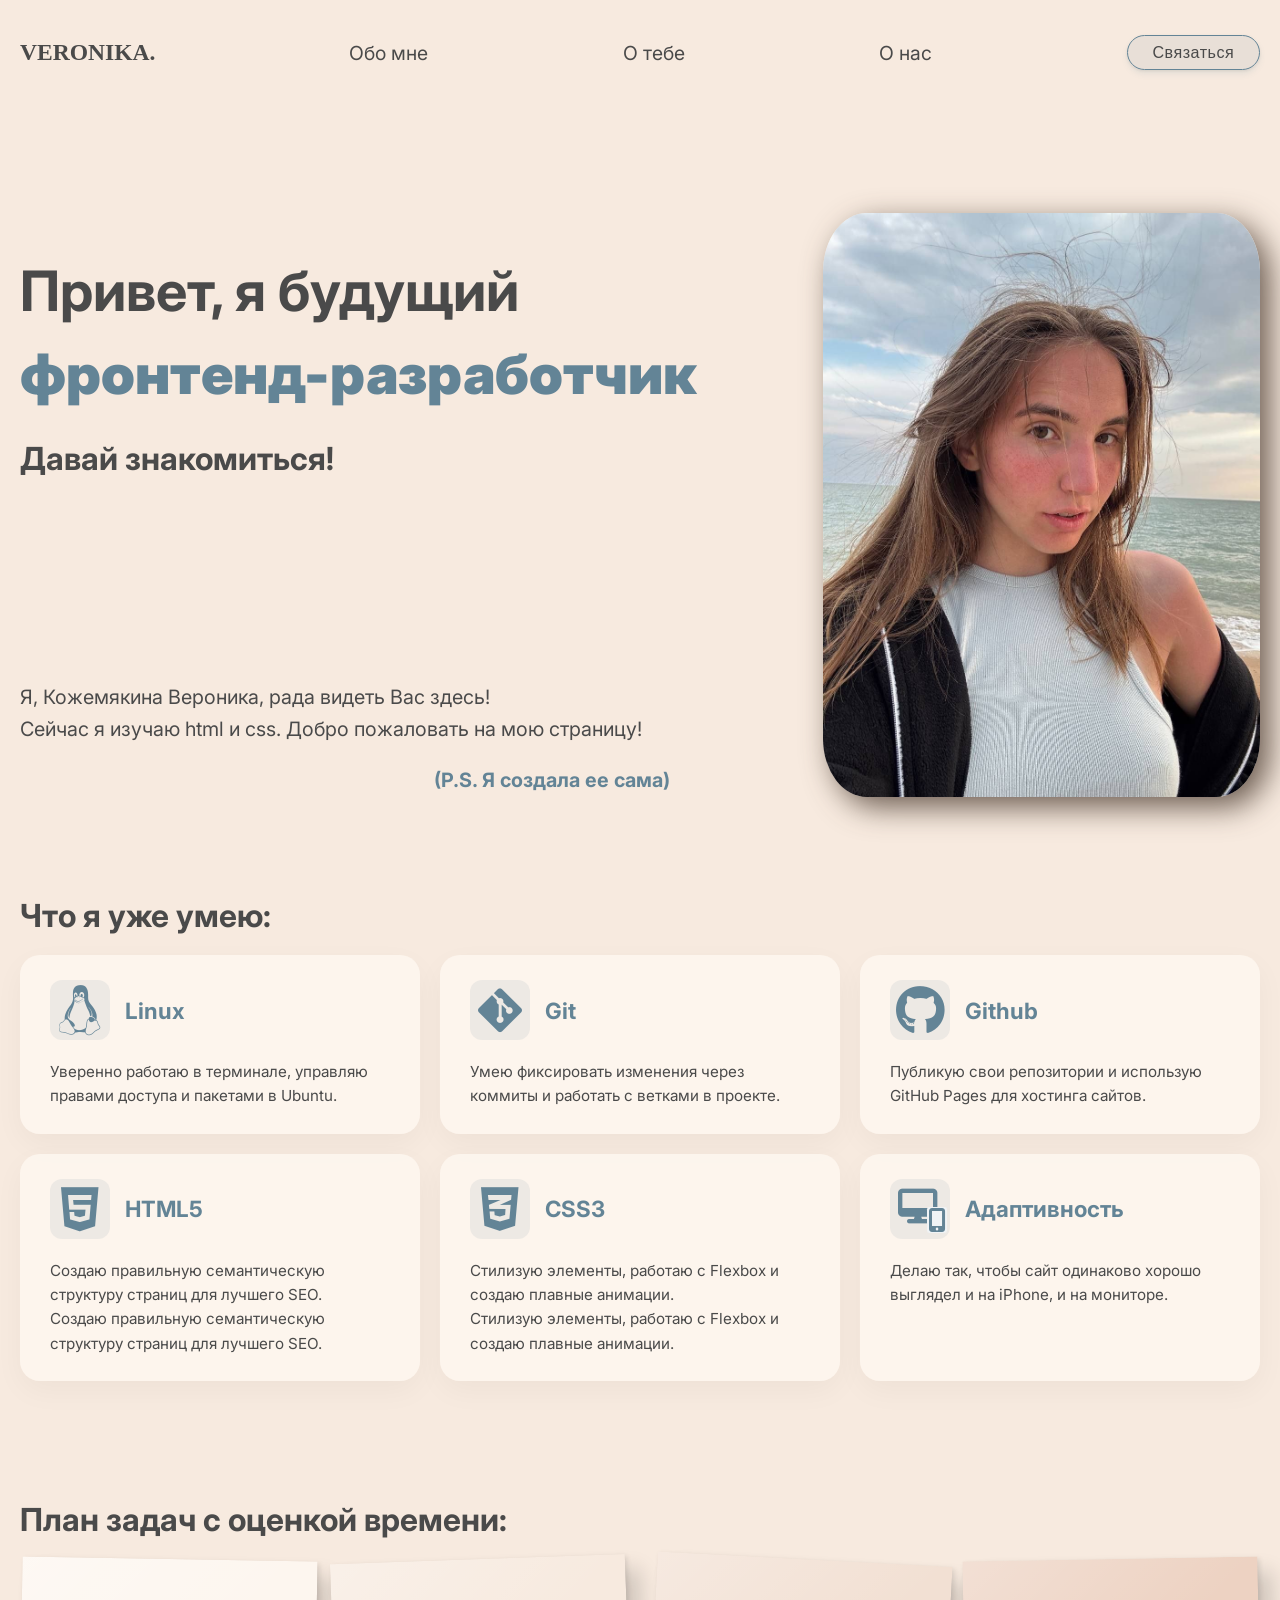
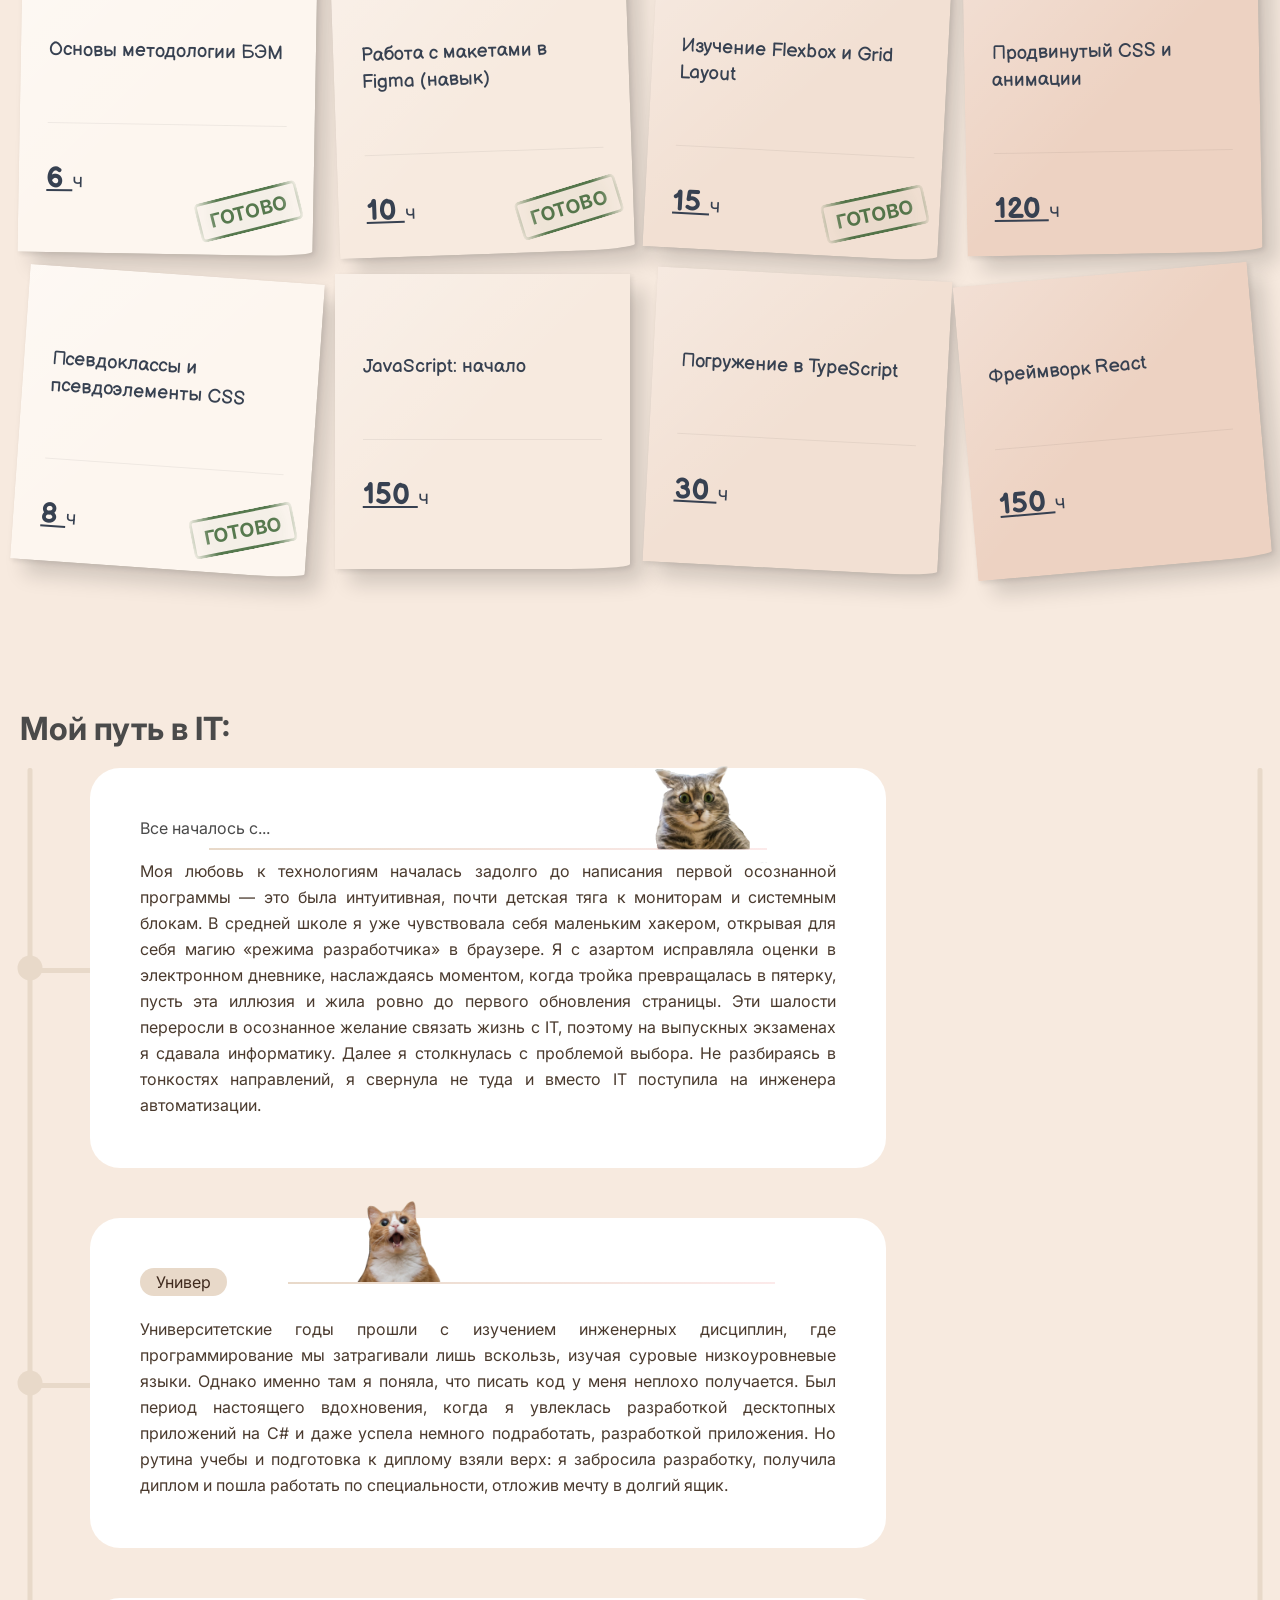
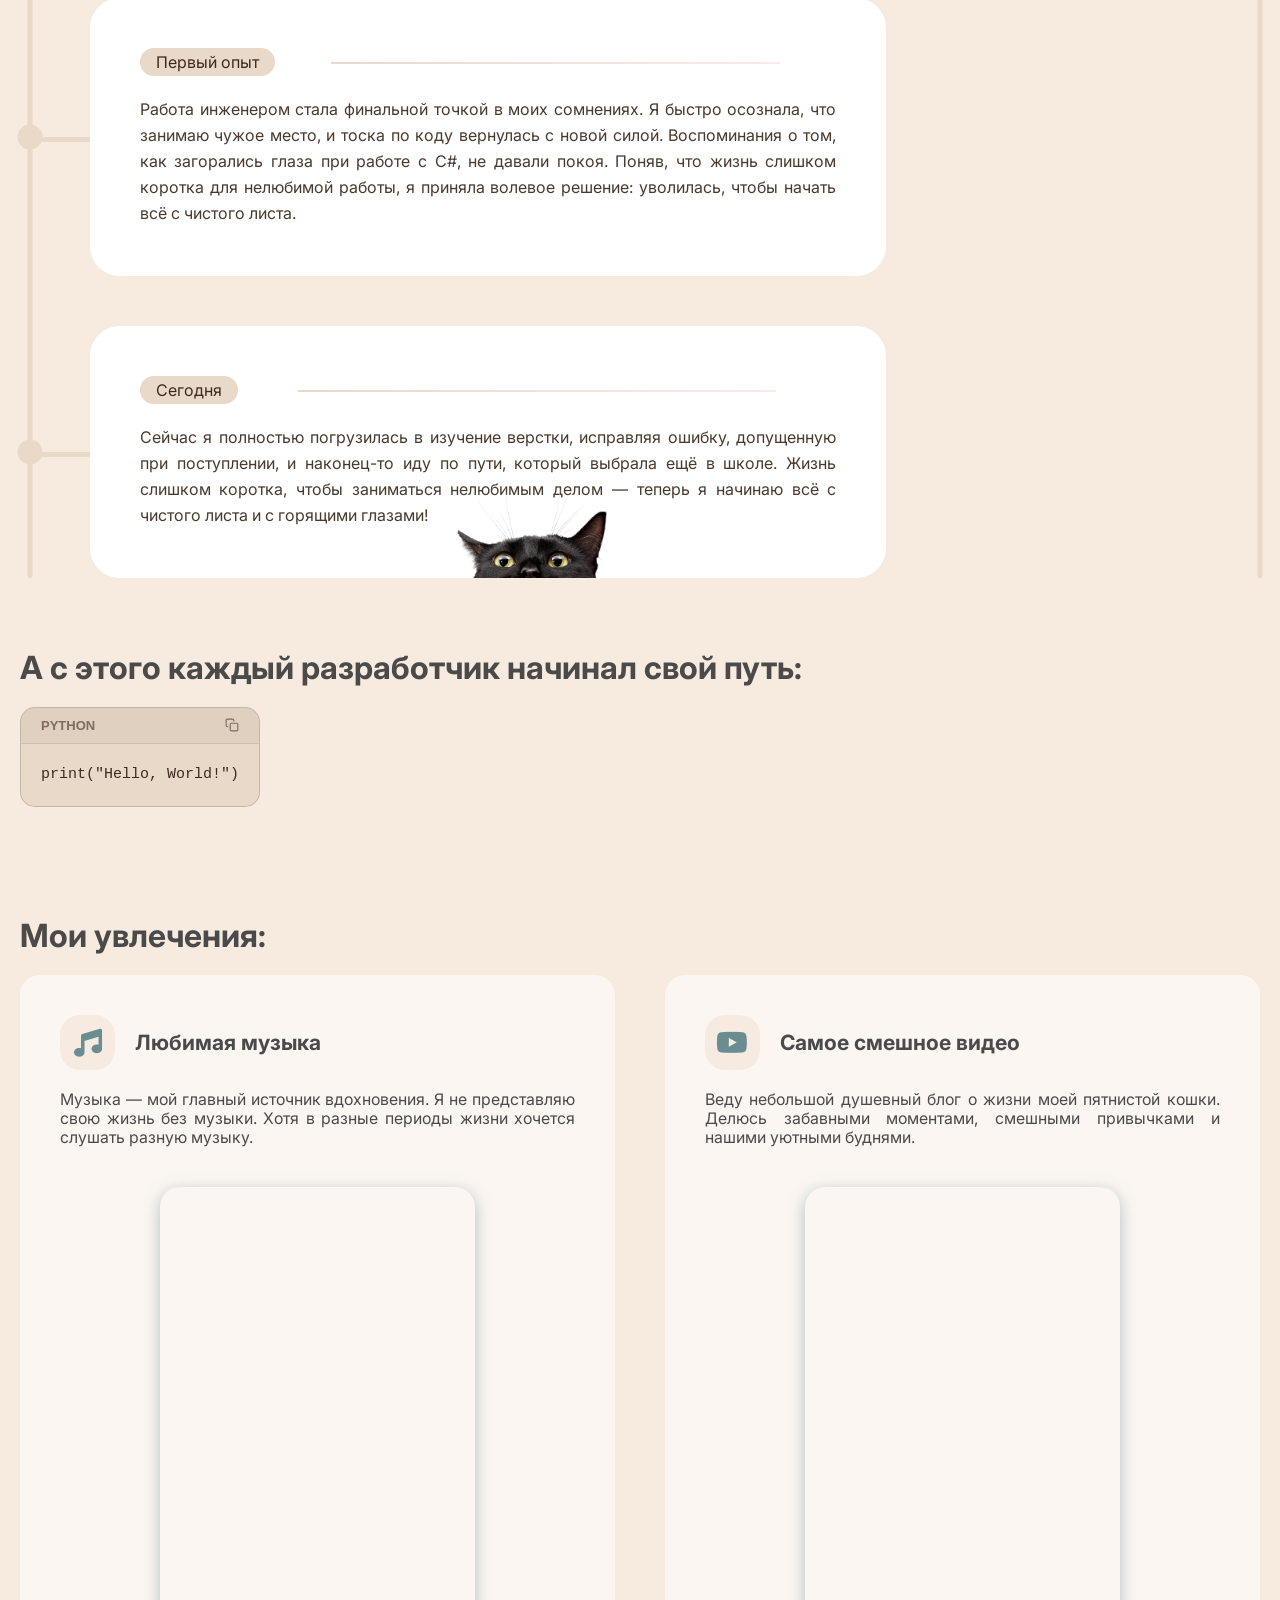
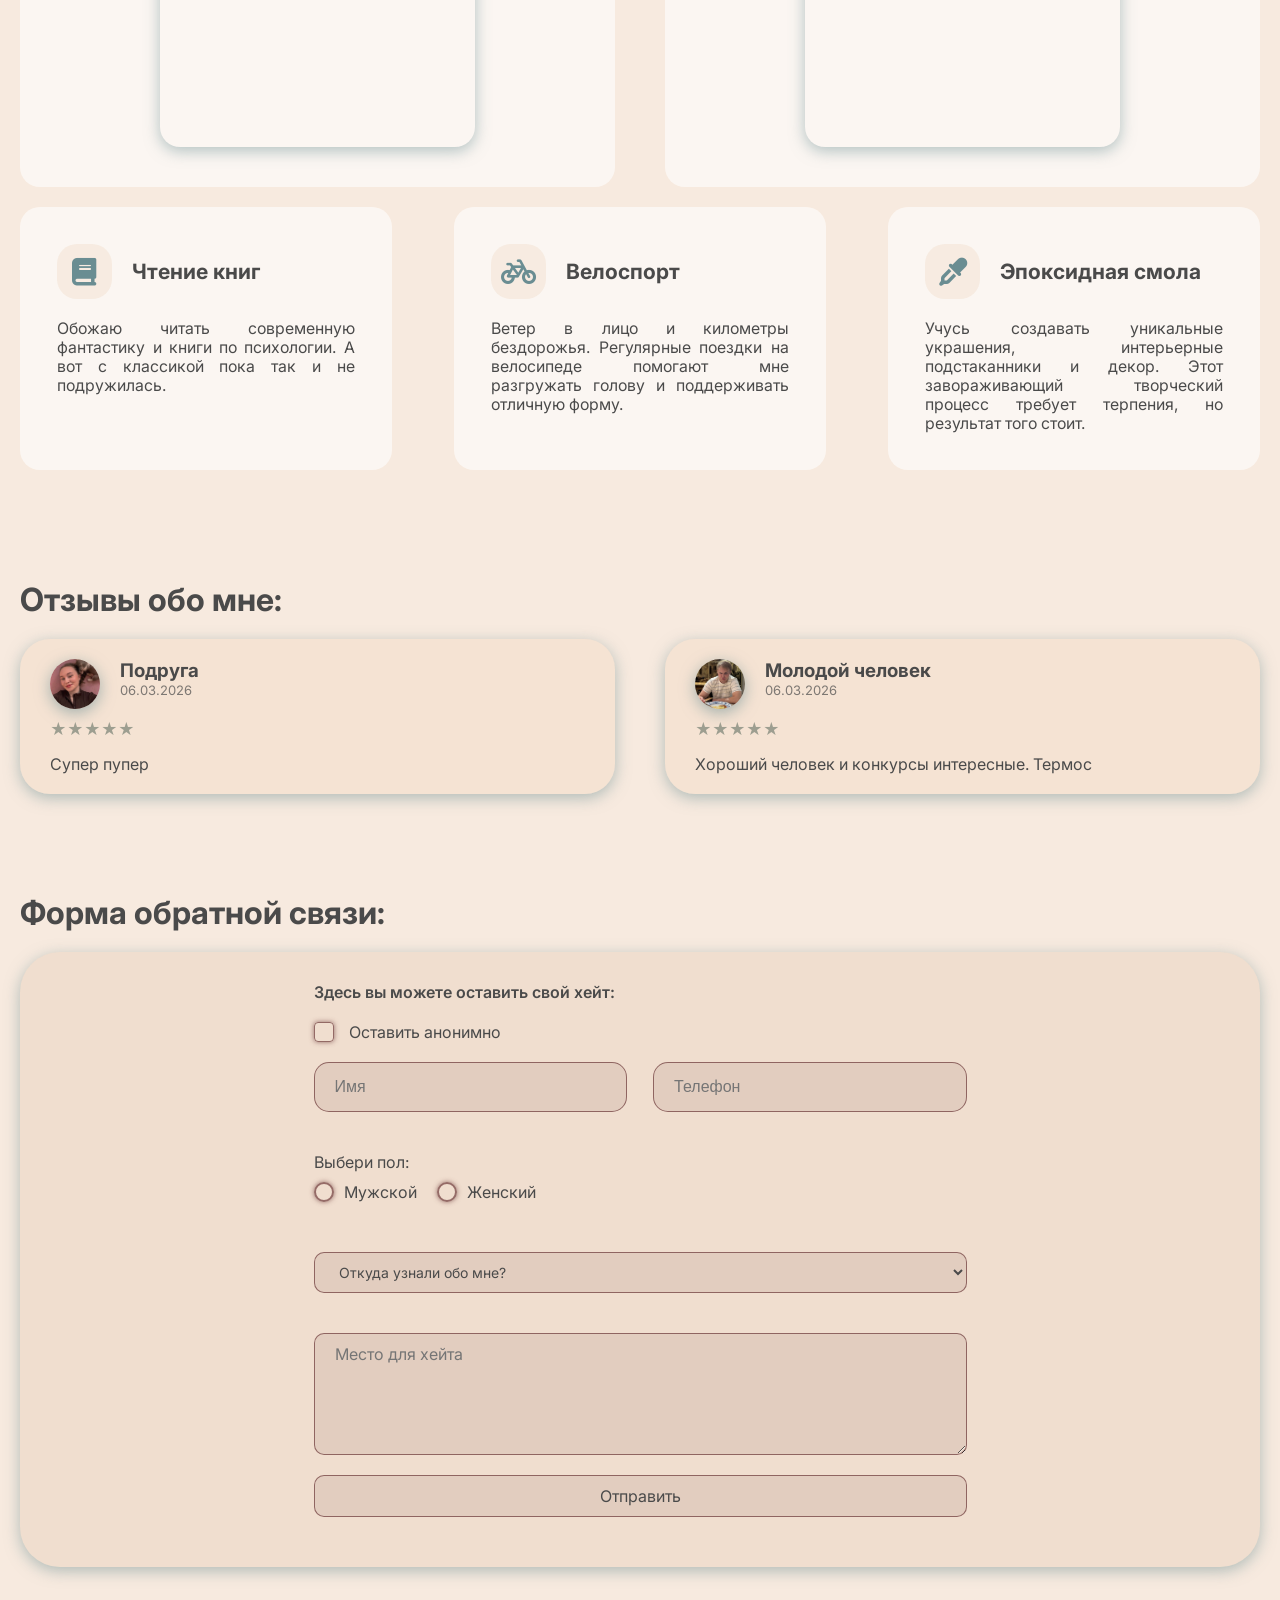
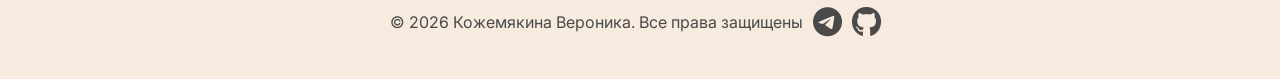
==== commit 308bbe62: "Ixy70q4d. I made some edits, deleted unnecessary lines, and rearranged the lines" ====
--- a/about_myself.html
+++ b/about_myself.html
@@ -224,11 +224,11 @@
                 <h2 class="way_title_text">Мой путь в IT:</h2>
             </div>
             <div class="way_body">
-                <div class="way_left_lane"></div>
+                <div class="way_left_line"></div>
                 <div class="way_information_blocks">
                     <div class="way_block">
-                        <div class="way_header_block way_cat cat1">
-                            <div class="way_title_block">Все началось с...</div>
+                        <div class="way_body_left_lane_information_blocks_block_header_block way_cat cat1">
+                            <div class="way_way_body_left_lane_information_blocks_block_header_block_title_block">Все началось с...</div>
                             <div class="way_header_line "></div>
                         </div>
                         <div class="way_story">
@@ -318,7 +318,7 @@
                         <span class="way_block_img"><img class="cat4" src="/imgs/cats_icon/cat4.png"></span>
                     </div>
                 </div>
-                <dv class="way_right_lane"></dv>
+                <dv class="way_right_line"></dv>
             </div>
             <h3 class="way_title_add">А с этого каждый разработчик начинал свой путь:</h3>
             <div class="way_code_wrapper">
@@ -514,5 +514,4 @@
         </a>
     </footer>
 </body>
-
-</html>+</html>
--- a/about_myself.css
+++ b/about_myself.css
@@ -175,9 +175,7 @@
     display: block;
     box-shadow: 10px 10px 30px rgba(74, 58, 46, 0.8);
     border-radius: 10%;
-    /* transform: rotate(-2deg); */
-}
-
+}
 /* =============================== cards ================================================================================== */
 .skills {
     display: flex;
@@ -209,7 +207,6 @@
     background-color: rgba(253, 246, 239, 0.95);
     border-radius: 20px;
     box-shadow: 0 10px 30px rgba(0, 0, 0, 0.04);
-    transition: transform 0.3s ease, box-shadow 0.3s ease;
     transition: transform 0.3s ease, box-shadow 0.3s ease;
 }
 
@@ -490,18 +487,18 @@
     justify-content: start;
 }
 
-.way_right_lane {
+.way_right_line {
     position: relative;
     width: 30.28%;
 }
 
-.way_left_lane {
+.way_left_line {
     position: relative;
     width: 50px;
 }
 
-.way_left_lane::before,
-.way_right_lane::before {
+.way_left_line::before,
+.way_right_line::before {
     content: "";
     position: absolute;
     top: 0;
@@ -512,11 +509,11 @@
     transform: translateX(-50%);
 }
 
-.way_left_lane::before {
+.way_left_line::before {
     left: 20%;
 }
 
-.way_right_lane::before {
+.way_right_line::before {
     left: 100%;
 }
 
@@ -608,10 +605,10 @@
 .cat3::after {
     content: '';
     position: absolute;
+    vertical-align: middle;
+    margin-right: 10px;
     background-size: contain;
     background-repeat: no-repeat;
-    margin-right: 10px;
-    vertical-align: middle;
 }
 
 .cat1::after {
@@ -646,9 +643,9 @@
 }
 
 .cat4 {
+    display: block;
     width: 150px;
     height: auto;
-    display: block;
 }
 
 .way_title_add {
@@ -685,17 +682,17 @@
 }
 
 .way_copy_btn {
+    display: flex;
+    align-items: center;
+    gap: 5px;
+    padding: 5px 12px;
     background: rgba(63, 42, 30, 0.07);
     border: none;
     border-radius: 6px;
-    padding: 5px 12px;
     color: rgba(63, 42, 30, 0.8);
     font-size: 13px;
     cursor: pointer;
     transition: background 0.2s, transform 0.1s;
-    display: flex;
-    align-items: center;
-    gap: 5px;
 }
 
 .way_copy_btn:hover {
@@ -775,7 +772,6 @@
 
 .hobbies_title_block {
     margin-left: 20px;
-    /* 1.76cqw  */
     padding: 10px, 20px;
     font-size: min(1.7cqw, 22px);
 }
@@ -790,7 +786,6 @@
 
 .hobbies_description {
     font-size: min(1.28cqw, 16px);
-    /* 1.28cqw  */
     text-align: justify;
 }
 
@@ -803,7 +798,6 @@
     box-sizing: border-box;
     box-shadow: 0 4px 15px rgba(106, 141, 146, 0.5);
 }
-
 /* ===================================================================== reviews ========================================================= */
 .reviews {
     display: flex;
@@ -859,7 +853,6 @@
     color: #9D9E90;
     margin-bottom: 15px;
 }
-
 /* ================================================================================================================ */
 .feedback {
     display: flex;
@@ -876,23 +869,23 @@
     display: flex;
     flex-direction: column;
     align-items: center;
+    padding: 30px 80px;
     box-sizing: border-box;
     background-color: rgb(210 174 142 / 0.2);
     border-color: 1px solid rgb(146 157 145 / 0.4);
     border-radius: 2.5rem;
     box-shadow: 0 4px 15px rgba(106, 141, 146, 0.5);
-    padding: 30px 80px;
 }
 
 .feedback_form_center {
+    display: flex;
+    flex-direction: column;
     width: min(100%, 653px);
-    display: flex;
-    flex-direction: column;
 }
 
 .feedback_definition {
+    margin-bottom: 20px;
     font-size: 16px;
-    margin-bottom: 20px;
     font-weight: 600;
 }
 
@@ -909,13 +902,13 @@
 
 .feedback_data_field {
     width: 48%;
+    padding: 15px 20px;
     color: #4a4a4a;
     border-radius: 15px;
     font-size: 16px;
-    padding: 15px 20px;
     border: 1px solid rgba(109, 58, 58, 0.7);
+    background-color: rgba(109, 58, 58, 0.1);
     outline: none;
-    background-color: rgba(109, 58, 58, 0.1);
 }
 
 .feedback_no-data {
@@ -925,14 +918,14 @@
 }
 
 .feedback_checkbox_no-data {
+    display: inline-grid;
+    place-content: center;
+    width: 20px;
     appearance: none;
     border-radius: 20%;
     border: 1px solid rgba(109, 58, 58, 0.7);
     outline: none;
-    width: 20px;
     cursor: pointer;
-    display: inline-grid;
-    place-content: center;
     box-shadow: 0 0 5px rgba(109, 58, 58, 0.7);
 }
 
@@ -989,14 +982,14 @@
 }
 
 .feedback_gender_radio {
-    appearance: none;
+    display: inline-grid;
+    place-content: center;
     width: 20px;
     height: 20px;
+    appearance: none;
     border-radius: 50%;
     border: 2px solid rgba(109, 58, 58, 0.7);
     box-shadow: 0 0 5px rgba(109, 58, 58, 0.7);
-    display: inline-grid;
-    place-content: center;
     cursor: pointer;
     transition: 0.2s all;
 }
@@ -1065,16 +1058,16 @@
 
 /* По умолчанию окно скрыто */
 .feedback_modal_overlay {
+    display: none;
+    justify-content: center;
+    align-items: center;
     position: fixed;
     top: 0;
     left: 0;
     width: 100%;
     height: 100%;
     background: rgba(0, 0, 0, 0.7);
-    display: none;
     /* Скрываем */
-    justify-content: center;
-    align-items: center;
     z-index: 1000;
 }
 
@@ -1121,4 +1114,4 @@
 .footer_git-link,
 .footer_tg-link:visited {
     color: #4a4a4a;
-}+}
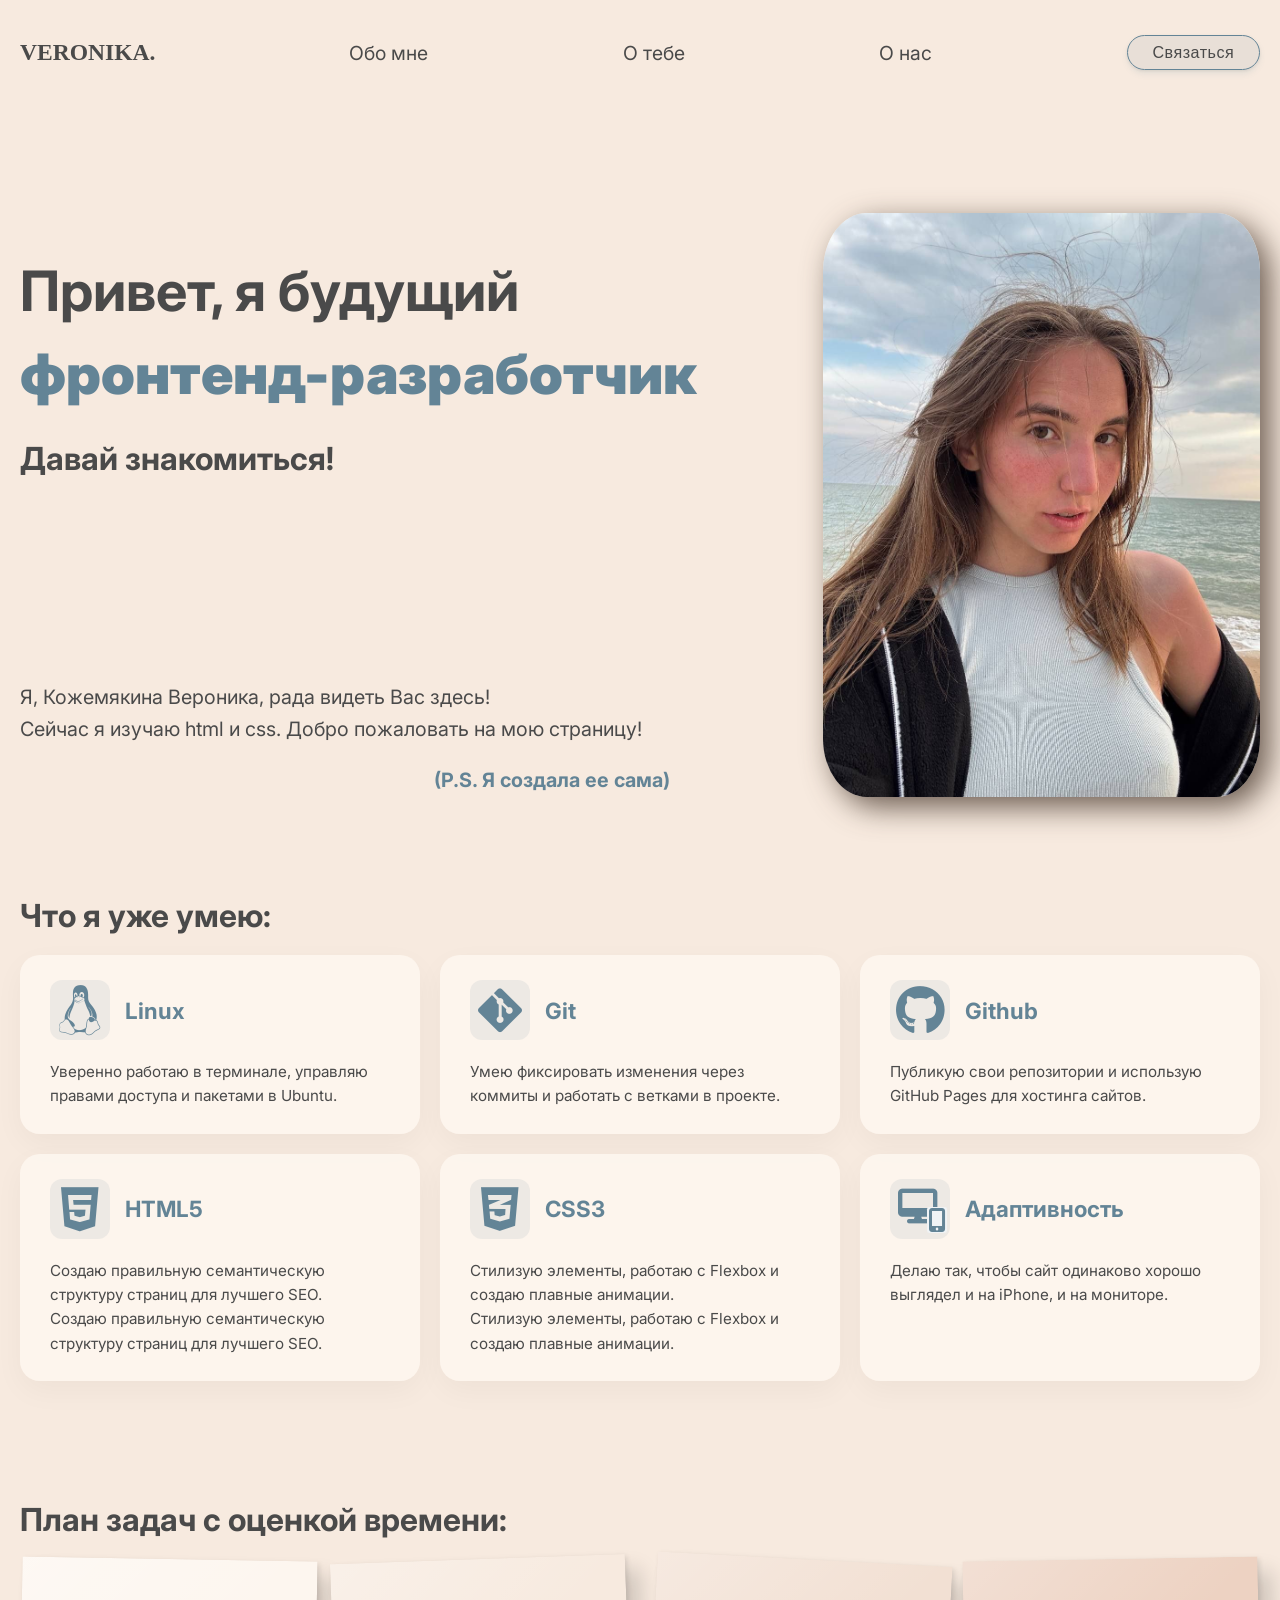
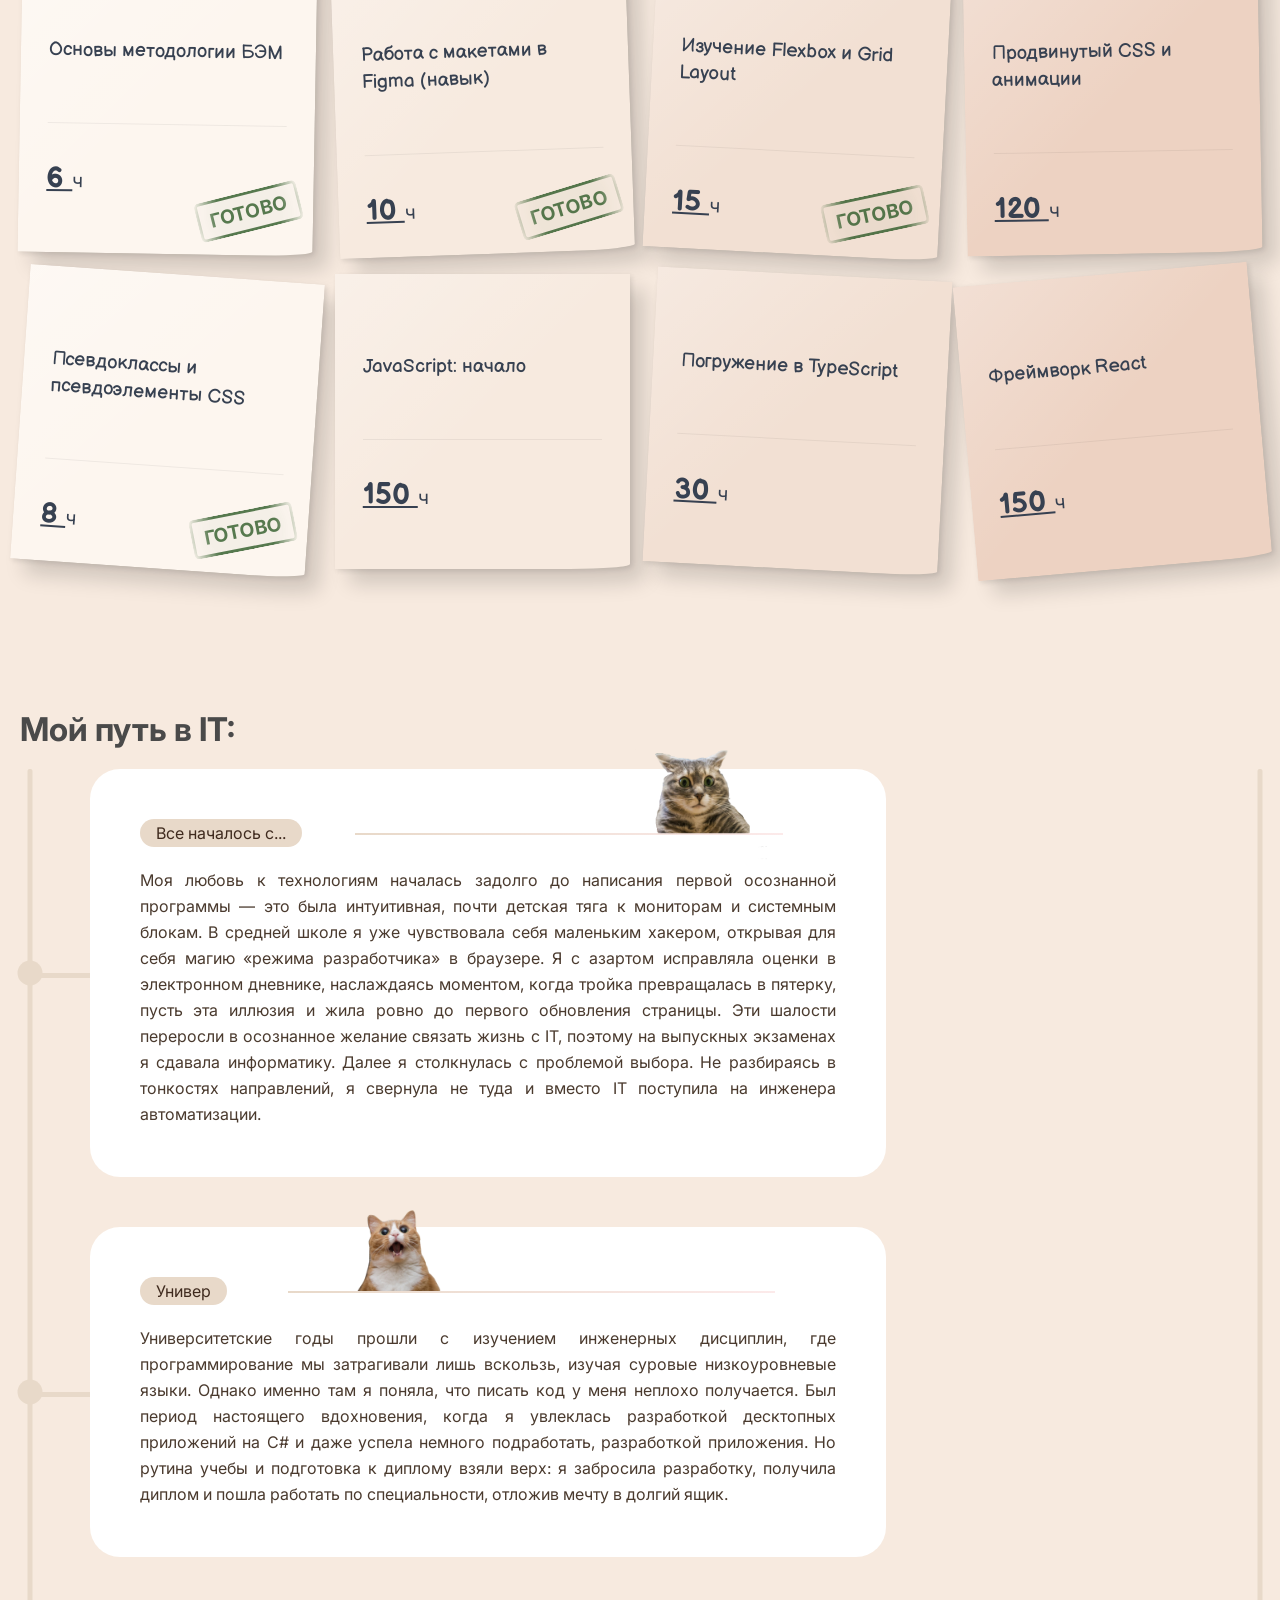
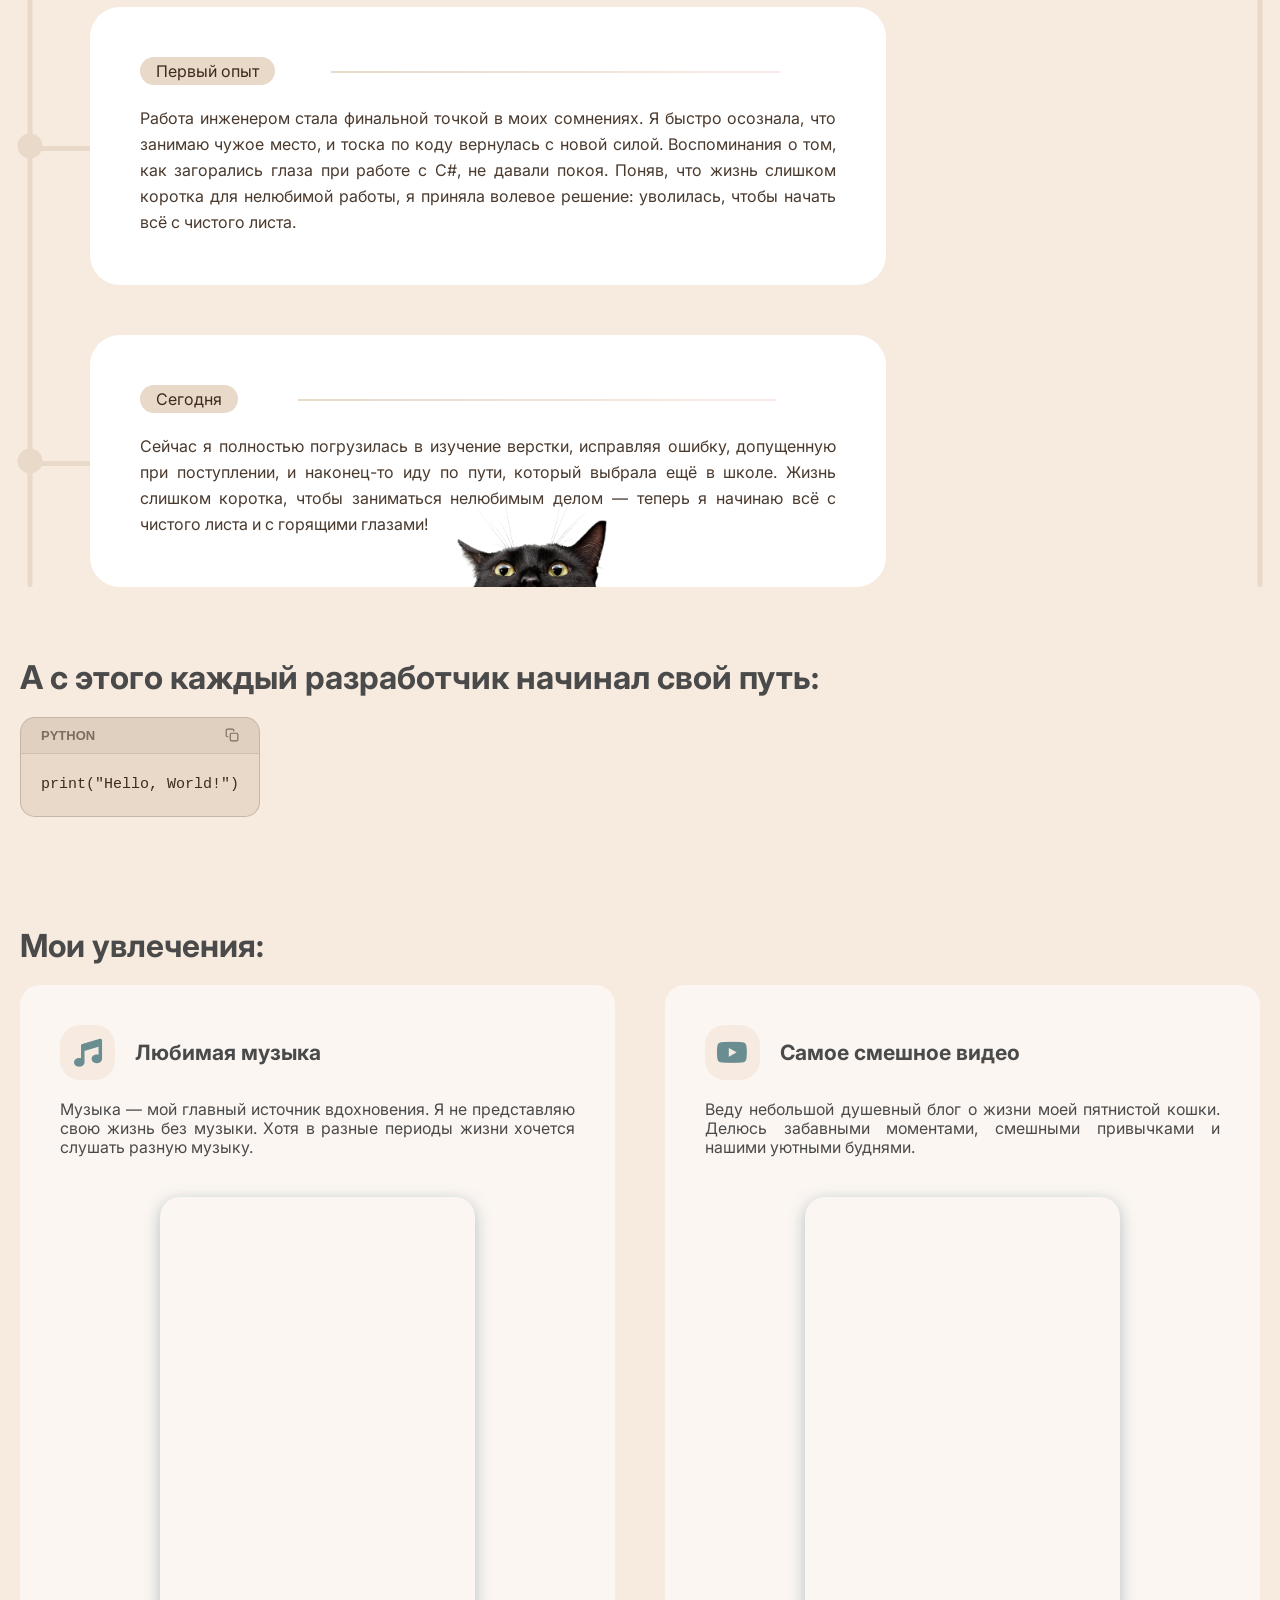
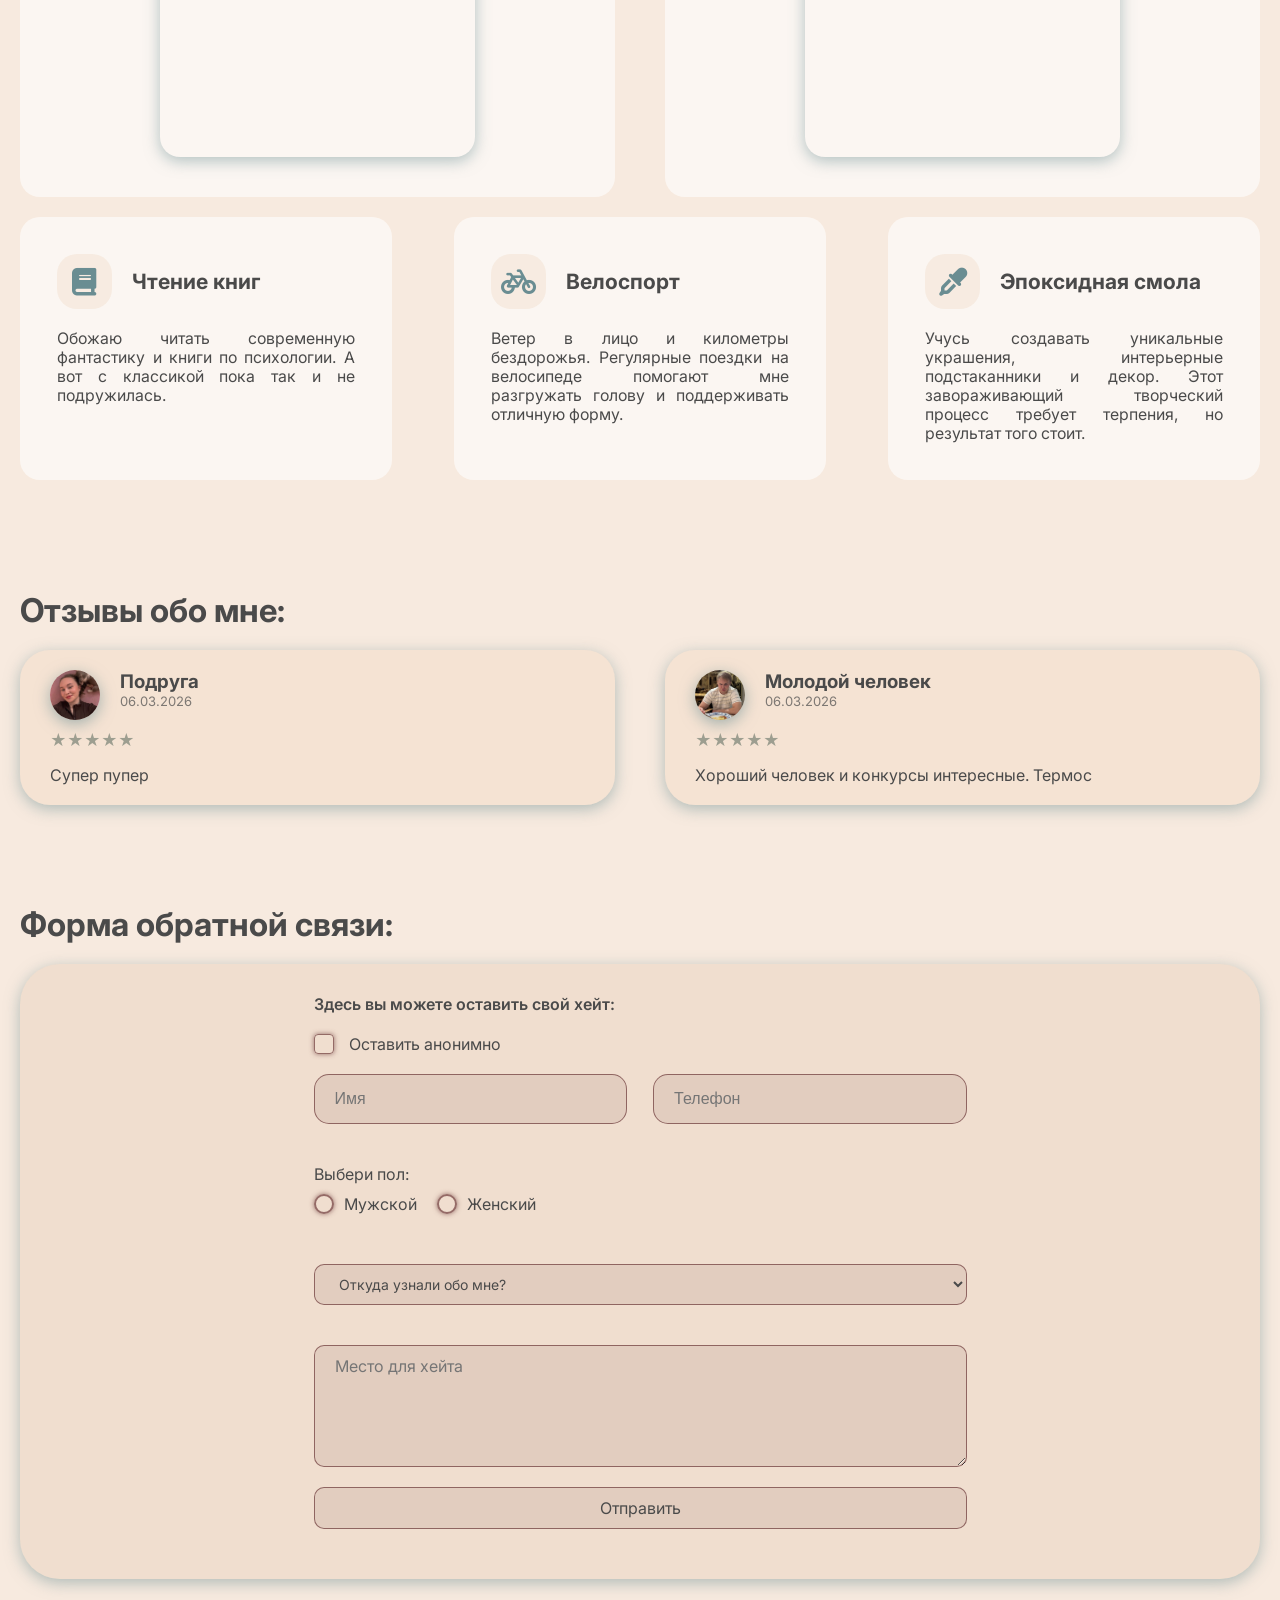
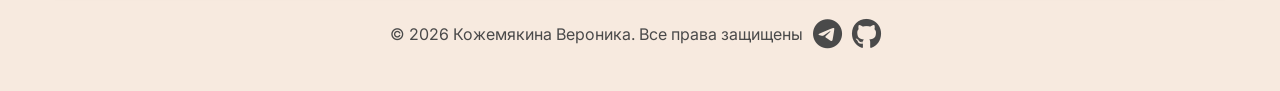
==== commit c6c2f717: "11iwHscp. Made it adaptive for tablets" ====
--- a/about_myself.html
+++ b/about_myself.html
@@ -4,8 +4,10 @@
 <head>
     <meta charset="UTF-8">
     <meta name="viewport" content="width=device-width, initial-scale=1.0">
+    <meta name="viewport" content="width=device-width, initial-scale=1">
     <title>Future Frontend Developer — Вероника Кожемякина</title>
     <link rel="stylesheet" href="about_myself.css">
+    <link rel="stylesheet" href="about_myself_adaptive_tablet.css">
     <link rel="stylesheet" href="https://cdnjs.cloudflare.com/ajax/libs/font-awesome/6.5.1/css/all.min.css">
     <link rel="preconnect" href="https://fonts.googleapis.com">
     <link rel="preconnect" href="https://fonts.gstatic.com" crossorigin>
@@ -227,8 +229,8 @@
                 <div class="way_left_line"></div>
                 <div class="way_information_blocks">
                     <div class="way_block">
-                        <div class="way_body_left_lane_information_blocks_block_header_block way_cat cat1">
-                            <div class="way_way_body_left_lane_information_blocks_block_header_block_title_block">Все началось с...</div>
+                        <div class="way_header_block way_cat cat1">
+                            <div class="way_title_block">Все началось с...</div>
                             <div class="way_header_line "></div>
                         </div>
                         <div class="way_story">
@@ -348,12 +350,10 @@
                         <p class="hobbies_description">Музыка — мой главный источник вдохновения. Я не представляю свою
                             жизнь без музыки. Хотя в разные периоды жизни хочется слушать разную музыку.</p>
                         <iframe class="hobbies_content" frameborder="0" allow="clipboard-write"
-                            style="border:none;width:315px;height:560px;" width="315" height="560"
+                            style="border:none;"
                             src="https://music.yandex.ru/iframe/album/15939488/track/29175370">Слушайте <a
                                 href="https://music.yandex.ru/album/15939488/track/29175370?utm_source=web&utm_medium=copy_link">Рапапам</a>
                             — <a href="https://music.yandex.ru/artist/1969823">9 грамм</a> на Яндекс Музыке</iframe>
-                        <!-- <audio class="hobbies_content" controls src="audio.mp3">Твой браузер не поддерживает
-                            аудио.</audio> -->
                     </div>
                 </div>
                 <div class="hobbies_block">
@@ -514,4 +514,5 @@
         </a>
     </footer>
 </body>
-</html>
+
+</html>
--- a/about_myself.css
+++ b/about_myself.css
@@ -176,6 +176,7 @@
     box-shadow: 10px 10px 30px rgba(74, 58, 46, 0.8);
     border-radius: 10%;
 }
+
 /* =============================== cards ================================================================================== */
 .skills {
     display: flex;
@@ -479,7 +480,7 @@
 }
 
 .way_title_text {
-    font-size: 31.95px;
+    font-size: 2.56cqw;
 }
 
 .way_body {
@@ -650,7 +651,7 @@
 
 .way_title_add {
     padding: 20px 0;
-    font-size: 31.95px;
+    font-size: 2.56cqw;
 }
 
 .way_code_wrapper {
@@ -679,20 +680,6 @@
     color: rgba(63, 42, 30, 0.6);
     text-transform: uppercase;
     font-family: sans-serif;
-}
-
-.way_copy_btn {
-    display: flex;
-    align-items: center;
-    gap: 5px;
-    padding: 5px 12px;
-    background: rgba(63, 42, 30, 0.07);
-    border: none;
-    border-radius: 6px;
-    color: rgba(63, 42, 30, 0.8);
-    font-size: 13px;
-    cursor: pointer;
-    transition: background 0.2s, transform 0.1s;
 }
 
 .way_copy_btn:hover {
@@ -726,7 +713,7 @@
 
 .hobbies_title {
     padding-bottom: 20px;
-    font-size: 31.95px;
+    font-size: 2.56cqw;
 }
 
 .hobbies_blocks {
@@ -798,6 +785,7 @@
     box-sizing: border-box;
     box-shadow: 0 4px 15px rgba(106, 141, 146, 0.5);
 }
+
 /* ===================================================================== reviews ========================================================= */
 .reviews {
     display: flex;
@@ -807,7 +795,7 @@
 
 .reviews_title {
     padding-bottom: 20px;
-    font-size: 31.95px;
+ font-size: 2.56cqw;
 }
 
 .review_cards {
@@ -853,6 +841,7 @@
     color: #9D9E90;
     margin-bottom: 15px;
 }
+
 /* ================================================================================================================ */
 .feedback {
     display: flex;
@@ -862,7 +851,7 @@
 
 .feedback_title {
     padding-bottom: 20px;
-    font-size: 31.95px;
+ font-size: 2.56cqw;
 }
 
 .feedback_form {
@@ -1114,4 +1103,4 @@
 .footer_git-link,
 .footer_tg-link:visited {
     color: #4a4a4a;
-}
+}
--- a/about_myself_adaptive_tablet.css
+++ b/about_myself_adaptive_tablet.css
@@ -0,0 +1,131 @@
+@media (min-width: 481px) and (max-width: 768px) {
+    .indent {
+        width: 100%;
+    }
+
+    .way_code_lang {
+        font-size: 12px;
+    }
+
+    .plan_sticker_skill {
+        font-size: 13.5px;
+    }
+
+    .way_block_code,
+    .hobbies_description {
+        font-size: 13px;
+        text-align: start;
+    }
+
+    .hero_text,
+    .hero_note,
+    .header_link,
+    .header_button,
+    .way_story,
+    .hobbies_title_block,
+    .feedback_form_center,
+    .footer,
+    .review_date,
+    .review_content,
+    .skills_card_description {
+        font-size: 14px;
+    }
+
+    .review_user-name {
+        font-size: 16px;
+    }
+
+    .skills_card_name {
+        font-size: 18px;
+    }
+
+    .paper-sticker::after {
+        font-size: 80%;
+    }
+
+    .way_information_blocks {
+        width: 92%;
+        margin-left: 20px;
+    }
+
+    .way_right_line {
+        width: 3%;
+    }
+
+    .way_left_line {
+        width: 4%;
+    }
+
+    .way_block::after {
+        right: calc(100% + 6.5%);
+    }
+
+    .skills_cards {
+        display: flex;
+        overflow-x: auto;
+        scroll-snap-type: x mandatory;
+        gap: 15px;
+        -webkit-overflow-scrolling: touch;
+        scrollbar-width: none;
+    }
+
+    .skills_cards::-webkit-scrollbar {
+        display: none;
+    }
+
+    .skills_card_item {
+        flex: 0 0 300px;
+        scroll-snap-align: center;
+    }
+
+    .skills_card_description {
+        display: flex;
+        align-items: center;
+    }
+
+    .way_block {
+        padding: 30px;
+    }
+
+    .hobbies_content {
+        width: 98%;
+        height: 440px;
+        margin-top: 20px;
+    }
+
+    .hobbies_block {
+        padding: 20px;
+        margin-bottom: 10px;
+    }
+
+    .hobbies_block_second_row {
+        width: 32%;
+        padding: 15px;
+
+    }
+
+    .review_card {
+        width: 48%;
+        padding: 15px 20px;
+
+    }
+
+    .review_avatar {
+        width: 40px;
+        height: 40px;
+    }
+
+    .review_user {
+        margin: 0 10px;
+    }
+
+    .feedback_form {
+        padding: 30px 0;
+    }
+
+    .feedback_form_center {
+        display: flex;
+        flex-direction: column;
+        width: 90%;
+    }
+}
